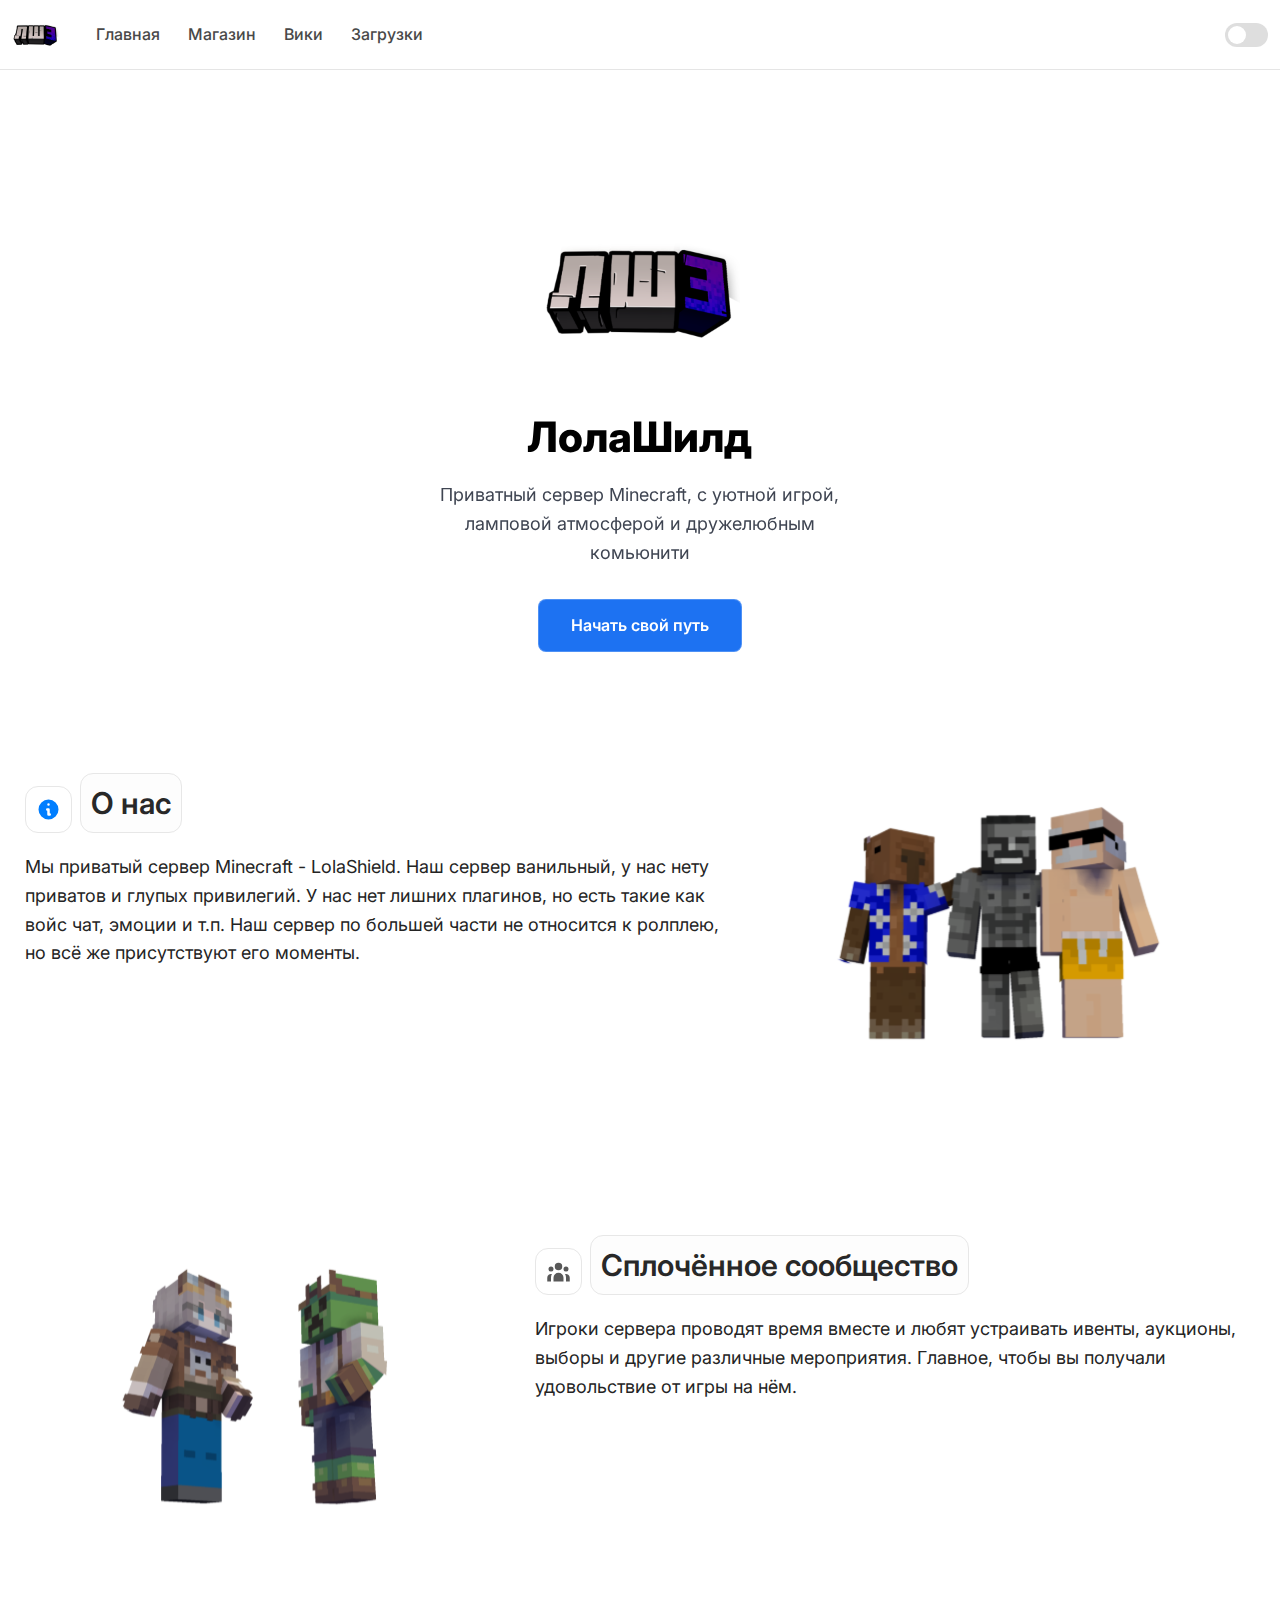
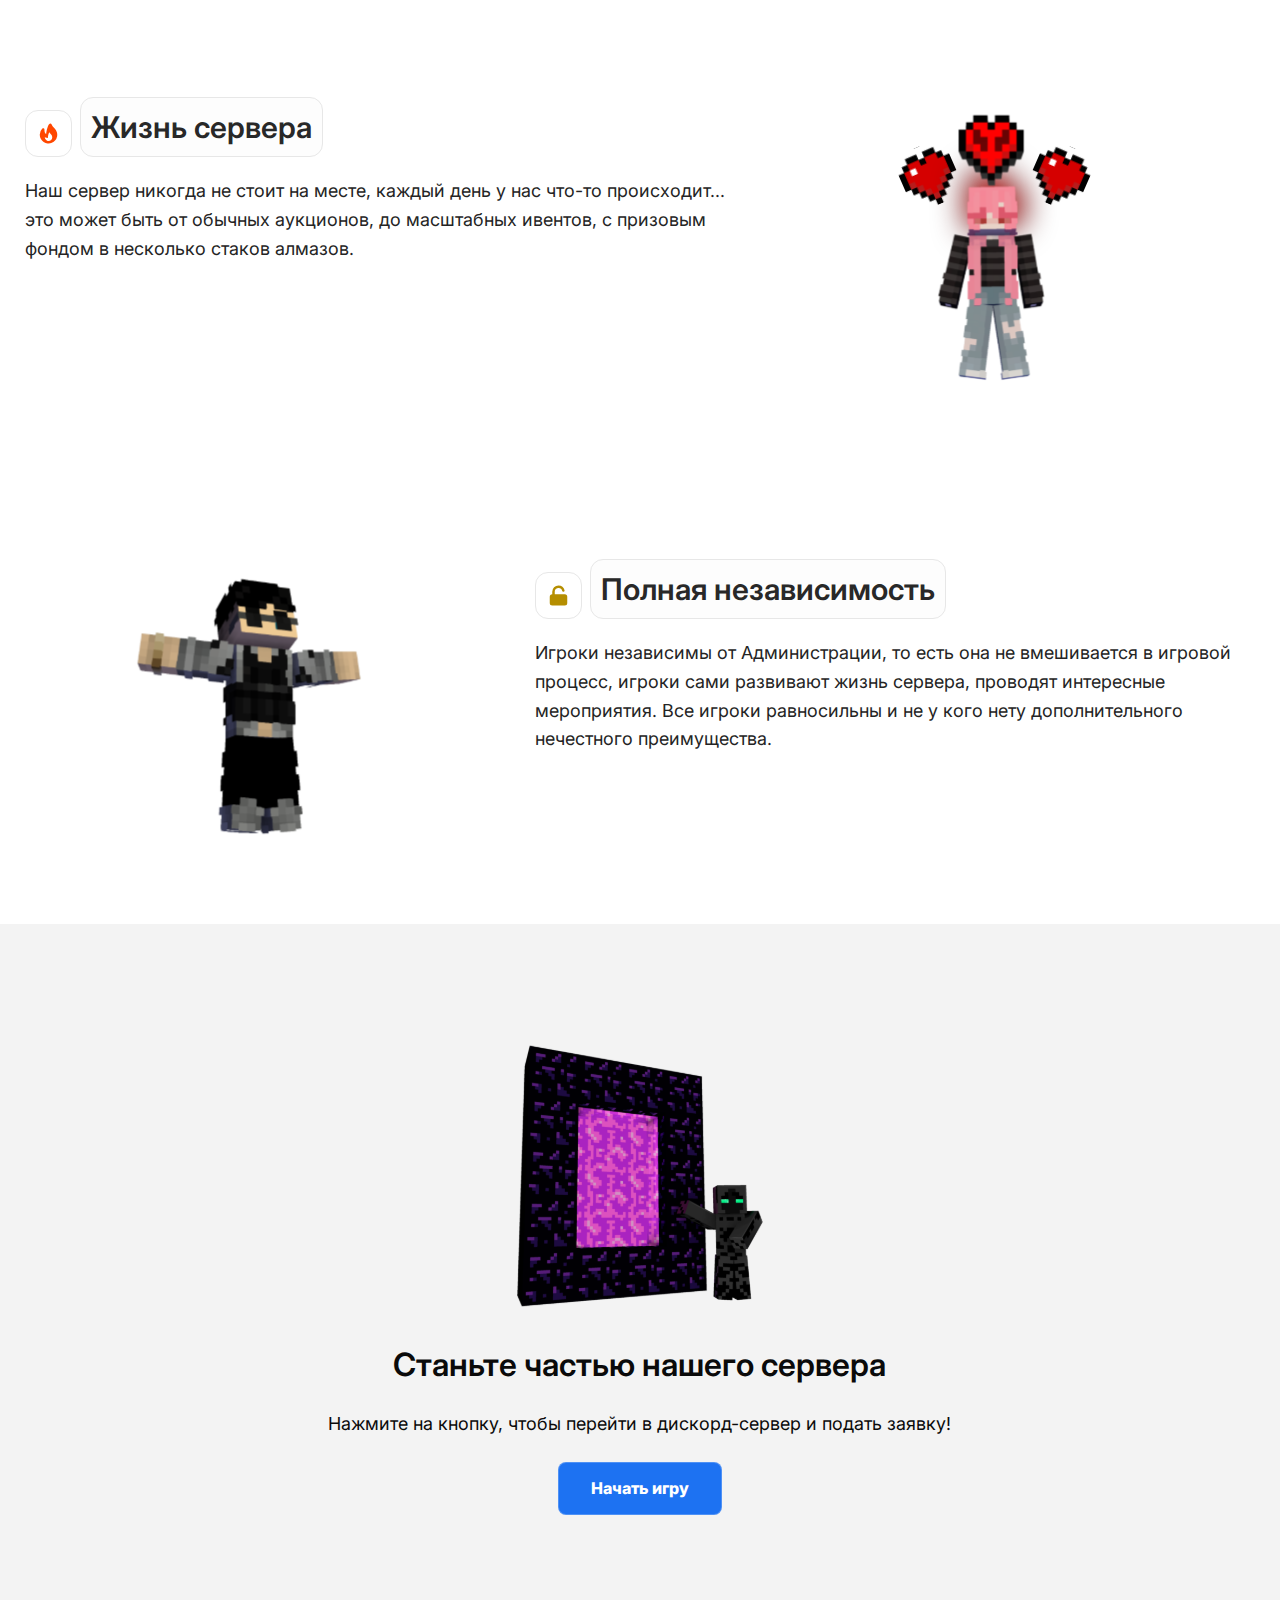
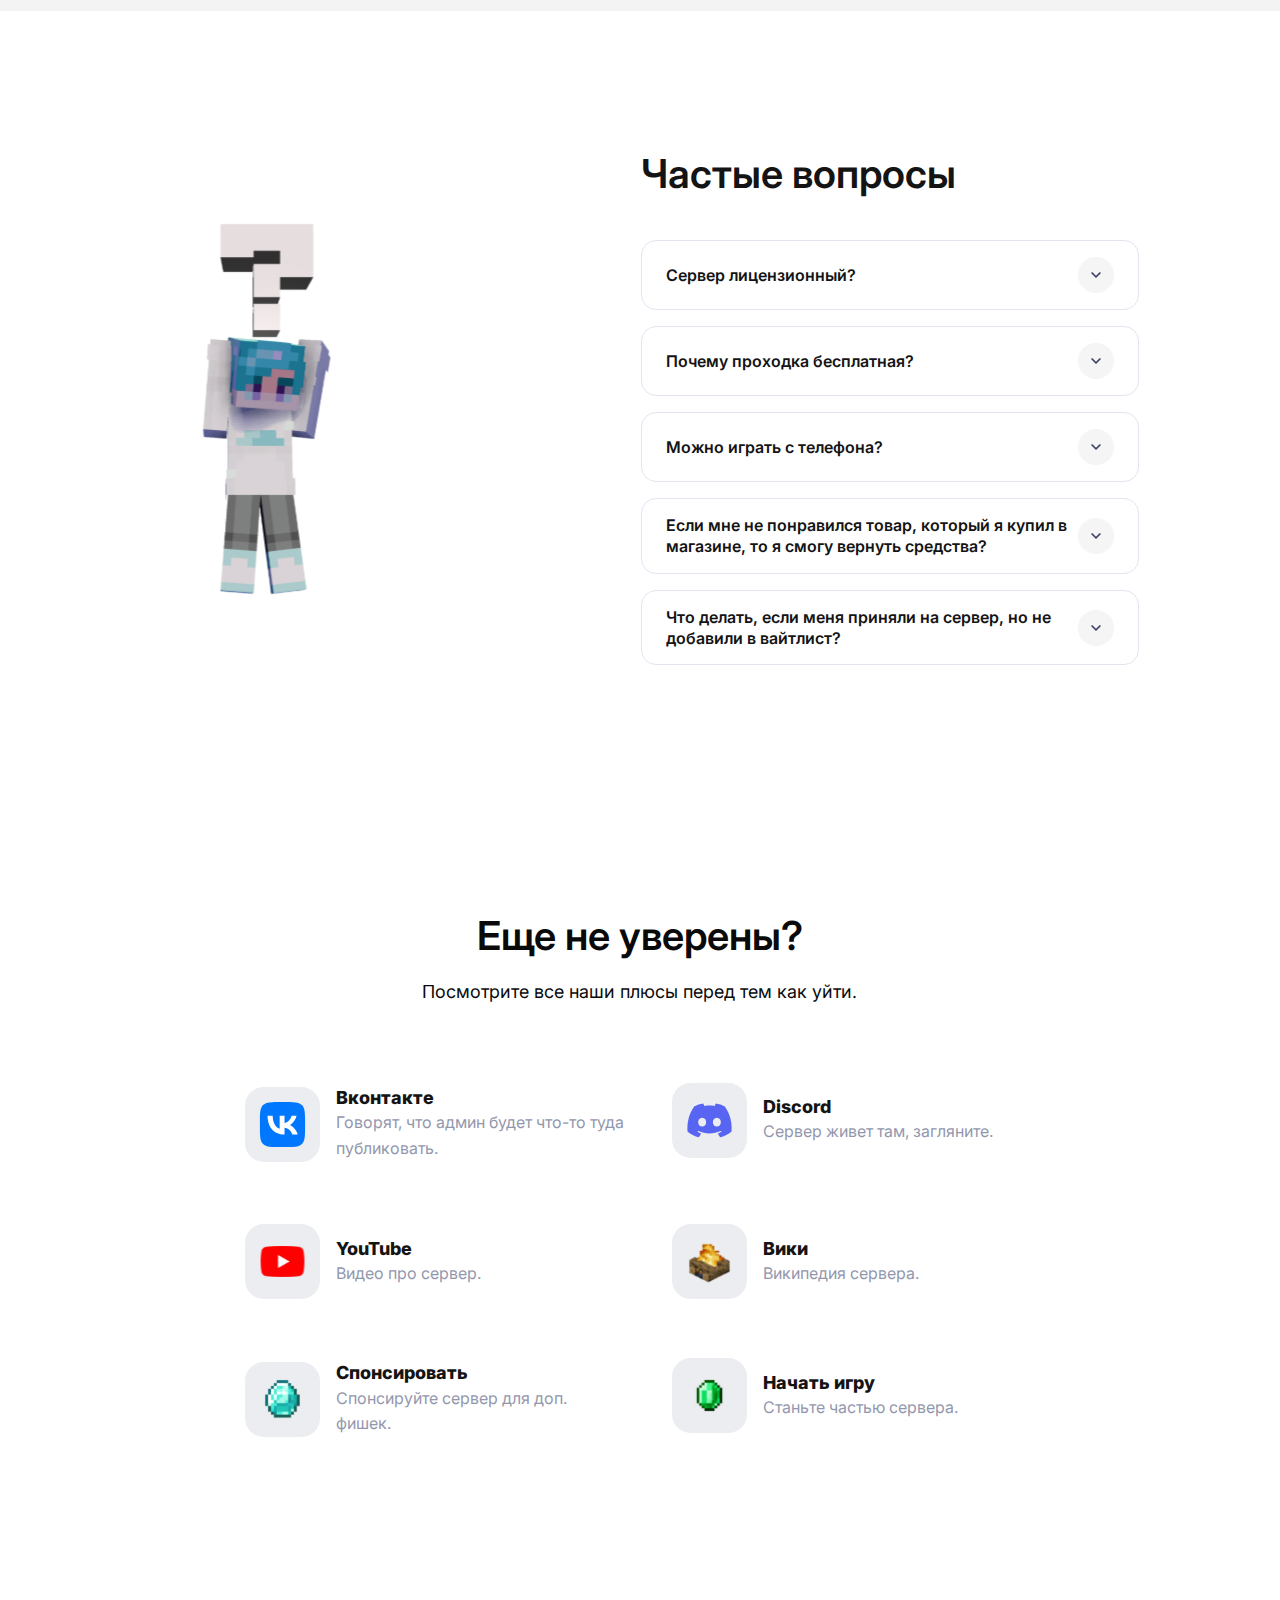
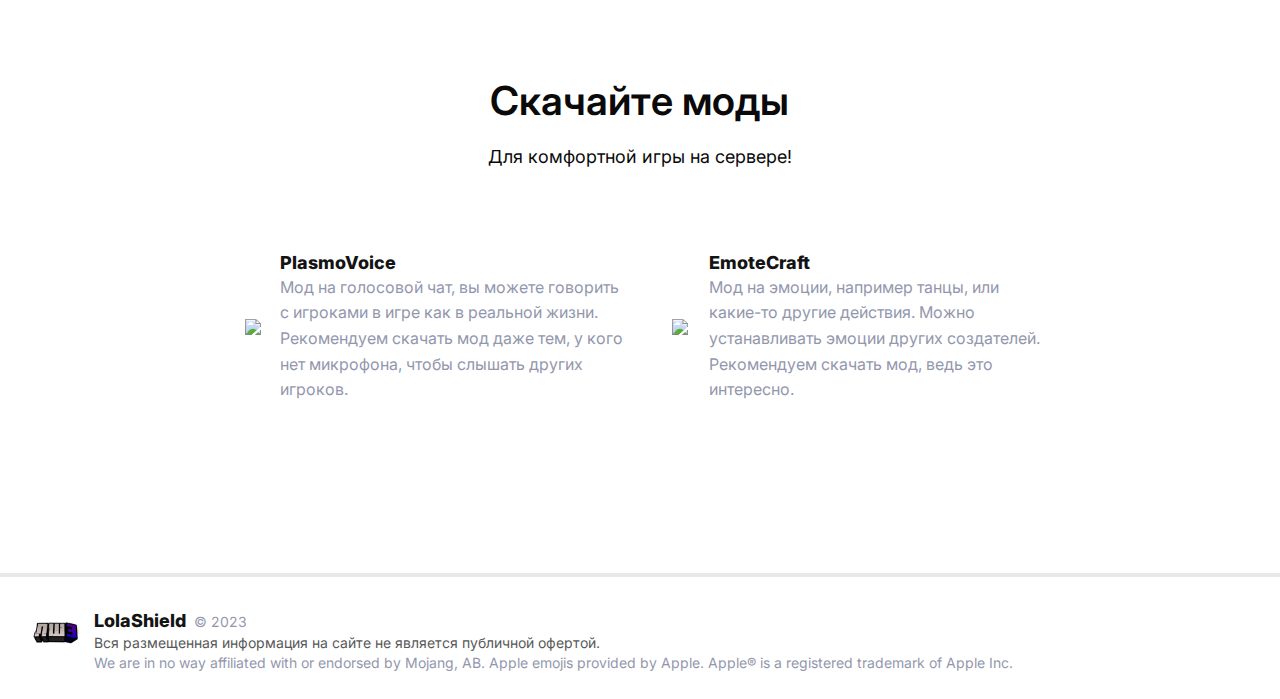
==== index.htm @ 7ab29b1d "Add files via upload" ====
﻿

<!DOCTYPE html>
<html lang="en">
  <head>
    <meta charset="utf-8">
    <title>LolaShield</title>

    <!-- SEO Meta Tags -->
    <meta name="description" content="Mouse - Приватный сервер Minecraft.">
    <meta name="author" content="Mouse">

    <!-- Viewport -->
    <meta name="viewport" content="width=device-width, initial-scale=1">

    <!-- Favicon and Touch Icons -->
    <link rel="apple-touch-icon" sizes="180x180" href="assets/favicon/apple-touch-icon.png">
    <link rel="icon" type="image/png" sizes="32x32" href="assets/favicon/favicon-32x32.png">
    <link rel="icon" type="image/png" sizes="16x16" href="assets/favicon/favicon-16x16.png">
    <link rel="manifest" href="assets/favicon/site.webmanifest">
    <link rel="mask-icon" href="assets/favicon/safari-pinned-tab.svg">
    <link rel="shortcut icon" href="assets/favicon/favicon.ico">
    <meta name="msapplication-TileColor" content="#fff">
    <meta name="msapplication-config" content="assets/favicon/browserconfig.xml">

    <!-- Vendor Styles -->
    <link rel="stylesheet" media="screen" href="assets/vendor/boxicons/css/boxicons.min.css">
    <link rel="stylesheet" media="screen" href="assets/vendor/swiper/swiper-bundle.min.css">

    <!-- Main Theme Styles + Bootstrap -->
    <link rel="stylesheet" href="public/style.css">
    <link rel="stylesheet" href="assets/css/theme.min.css">

    <!-- Page loading styles -->
        <style>
      .page-loading {
        position: fixed;
        top: 0;
        right: 0;
        bottom: 0;
        left: 0;
        width: 100%;
        height: 100%;
        background-color: #fff;
        opacity: 0;
        visibility: hidden;
        z-index: 9999;
      }
      .dark-mode .page-loading {
        background-color: #141414;
      }
      .page-loading.active {
        opacity: 1;
        visibility: visible;
      }
      .page-loading-inner {
        position: absolute;
        top: 50%;
        left: 0;
        width: 100%;
        text-align: center;
        -webkit-transform: translateY(-50%);
        transform: translateY(-50%);
        -webkit-transition: opacity .2s ease-in-out;
        transition: opacity .2s ease-in-out;
        opacity: 0;
      }
      .page-loading.active > .page-loading-inner {
        opacity: 1;
      }
      .page-loading-inner > span {
        display: block;
        font-size: 1rem;
        font-weight: normal;
        color: #9397ad;
      }
      .dark-mode .page-loading-inner > span {
        color: #fff;
        opacity: .6;
      }
      .page-spinner {
        display: inline-block;
        width: 2.75rem;
        height: 2.75rem;
        margin-bottom: .75rem;
        vertical-align: text-bottom;
        border: .15em solid #b4b7c9;
        border-right-color: transparent;
        border-radius: 50%;
        -webkit-animation: spinner .75s linear infinite;
        animation: spinner .75s linear infinite;
      }
      .dark-mode .page-spinner {
        border-color: rgba(255,255,255,.4);
        border-right-color: transparent;
      }
      @-webkit-keyframes spinner {
        100% {
          -webkit-transform: rotate(360deg);
          transform: rotate(360deg);
        }
      }
      @keyframes spinner {
        100% {
          -webkit-transform: rotate(360deg);
          transform: rotate(360deg);
        }
      }
    </style>

    <!-- Theme mode -->
    <script>
      let mode = window.localStorage.getItem('mode'),
          root = document.getElementsByTagName('html')[0];
      if (mode !== undefined && mode === 'dark') {
        root.classList.add('dark-mode');
      } else {
        root.classList.remove('dark-mode');
      }
    </script>

    <!-- Page loading scripts -->
    <script>
      (function () {
        window.onload = function () {
          const preloader = document.querySelector('.page-loading');
          preloader.classList.remove('active');
          setTimeout(function () {
            preloader.remove();
          }, 1000);
        };
      })();
    </script>  
  </head>


  <!-- Body -->
  <body>

    <!-- Page loading spinner -->
    <div class="page-loading active">
      <div class="page-loading-inner">
        <div class="page-spinner"></div><span>Загрузка</span>
      </div>
    </div>
    <main class="page-wrapper">


      <!-- Navbar -->
      <style>

.navbar-icon {

  width:50px;
  height:50px;
  background-color:#e1e1e1;
  display: none;

}

.dark-mode .navbar-icon {

background-color:#181818;
display: none;

}


.nav-line {
  border-bottom: 1px solid #e5e5e5;
}

.dark-mode .nav-line {
  border-bottom: 1px solid #202224;
}

</style>


<header class="navbar navbar-expand-lg navbar-light nav-line">
  <div class="container">
    <a href="index.htm" class="navbar-brand">
      <img src="assets/skyvoxel.png" width="47">
    </a>
    <button class="card navbar-toggler ms-auto navbar-icon order-lg-3" type="button" data-bs-toggle="collapse" data-bs-target="#navbarCollapse2" aria-expanded="false">
      <span class="navbar-toggler-icon" style="margin-left: 9px; display:none;"></span>
    </button>
    <div class="form-check form-switch mode-switch order-lg-2" data-bs-toggle="mode" style="margin-bottom: -3px;margin-left: 30px;">
      <input type="checkbox" class="form-check-input order-1" id="theme-mode">
          </div>
    <nav id="navbarCollapse2" class="collapse navbar-collapse">
      <hr class="d-lg-none mt-3 mb-2">
      <ul class="navbar-nav">
        <li class="nav-item">
          <a href="index.htm" class="nav-link">Главная</a>
        </li>
        <li class="nav-item">
          <a target="_blank" href="https://shop.lolashield.fun/" class="nav-link">Магазин</a>
        </li>
        <li class="nav-item">
          <a target="_blank" href="https://wiki.lolashield.fun/" class="nav-link">Вики</a>
        </li>
        <li class="nav-item">
          <a href="#download" class="nav-link">Загрузки</a>
        </li>
      </ul>
    </nav>
  </div>
</header>

  

      <!-- General Info -->

      <style>

.text-main {

color:#3f4552;

}

.dark-mode .text-main {
  color:#a9a9a9;
}

.text-1 {
  color:#000;
}

.dark-mode .text-1 {
  color:#000;
}

.desc-ver {
  max-width:10rem;
  margin-left: auto;
  margin-right: auto;
}

.img-bg {
  z-index: -1;
}

.font-gradient {
  font-weight: 700;
  font-size: 75px;
  background: linear-gradient(180deg, rgb(0 78 255) 0%, rgba(0,215,255,1) 100%);
  -webkit-background-clip: text;
  -webkit-text-fill-color: transparent;
}


.alertbuy-card {
  background: #d1d1d1;
    padding: 16px;
    border-radius: 12px;
    min-width: 10px;
    margin-top: -20px;
    box-shadow: -2px 7px 14px 1px rgb(0 0 0 / 48%);
    z-index: 1;
}

.alertbuy-card-text {
  color: #000;
  display: flex;
  align-items: center;
  font-weight: 500;
}

.alertbuy-card-button {
  padding: 7px;
    margin-left: 30px;
    border: 1px solid #a5a5a5;
    border-radius: 10px;
    background: #ffffff;
    cursor: pointer;
    transition: 0.1s background-color ease;
}

.alertbuy-card-button:hover {
  background: #cfcfcf;
}

.dark-mode .alertbuy-card {
  background:#323232;
}

.dark-mode .alertbuy-card-text {
  color:#bdbdbd;
}

.dark-mode .alertbuy-card-button {
  border:1px solid #626262;
  background: #4e4e4e;
  color:#c9c9c9;
}

.dark-mode .alertbuy-card-button:hover {
  background: #404040;
  border: 1px solid #464646;
}

.icon-alertcard {
  width: 23px;
  height: 23px;
  color: #484848;
}

.dark-mode .icon-alertcard {
  color: #bdbdbd;
}



.alertinfo-card {
  background: #d1d1d1;
    padding: 16px;
    border-radius: 12px;
    min-width: 10px;
    margin-top: -20px;
}

.alertinfo-card-text {
  color: #000;
  display: flex;
  align-items: center;
  font-weight: 500;
}

.alertinfo-card-button {
  padding: 7px;
    margin-left: 30px;
    border: 1px solid #a5a5a5;
    border-radius: 10px;
    background: #ffffff;
    cursor: pointer;
    transition: 0.1s background-color ease;
}

.alertinfo-card-button:hover {
  background: #cfcfcf;
}

.dark-mode .alertinfo-card {
  background:#262626;
}

.dark-mode .alertinfo-card-text {
  color:#bdbdbd;
}

.dark-mode .alertinfo-card-button {
  border:1px solid #626262;
  background: #4e4e4e;
  color:#c9c9c9;
}

.dark-mode .alertinfo-card-button:hover {
  background: #404040;
  border: 1px solid #464646;
}

.icon-infocard {
  width: 23px;
  height: 23px;
  color: #484848;
}

.dark-mode .icon-infocard {
  color: #bdbdbd;
}

  </style>
<div class="img-bg">

  <div style="backdrop-filter:blur(100px);">
<section class="container d-flex flex-column align-items-center position-relative zindex-5 pt-5">


      <div></div>
        
          <!-- Text -->
          <div class="container pt-4">
            <div class="row justify-content-center text-center">
              <div class="col-xl-8 col-lg-9 col-md-10 py-5">
                <img src="assets/skyvoxel.png" class="mx-auto mb-1" style="width:200px; height:200px;">
                <h1 class="display-6 text-1 mb-3 mt-3">ЛолаШилд</h1>
                <p class="fs-lg text-main" style="max-width: 28rem; margin-left: auto; margin-right: auto; margin-bottom:2rem;">Приватный сервер Minecraft, с уютной игрой, ламповой атмосферой и дружелюбным комьюнити</p>
                                <a href="discord" class="btn btn-primary btn-lg">Начать свой путь</a>
                              </div>
            </div>
          </div>
      </section>
  </div>
                </div>

                

  


      <!-- Server Info -->
      <style>

.border-gray {

border-color:#dbdbdb;
border-width: 3px;

}

.dark-mode .border-gray {
border-color:#505050;
}

.text-main2 {

color:#242424;

}

.dark-mode .text-main2 {

color:#b9b9b9;


}

.info-general {

  display: inline-block;
  margin-bottom: 20px;
  border-radius: 13px;
  border: 1px solid #e7e7e7;
  max-width: 420px;
  word-wrap:break-word;
  background: #fdfdfd;

}

.dark-mode .info-general {
  border: 2px solid #404040;
  background: #1a1a1a;
}

.info-general-image {

  display: inline-block;
  border-radius: 13px;
  border: 1px solid #e7e7e7;
  margin-right: 4px;
  margin-bottom: 5px;

}

.dark-mode .info-general-image {
  border: 2px solid #404040;
}

.info-general-image-w {
  width:45px;
  padding: 10px;
}

.info-general-text {

  padding: 5px 10px 5px 10px;
  font-size: 30px;
  color: #282828;
  font-weight: 600;

}

.dark-mode .info-general-text {
  color:#fff;
}

  </style>


<a name="center"></a>
<section class="container g-4" style="padding:25px; margin-top:3rem;">
    <div class="row">
      <div class="col-md-7">
      <div class="info-general-image">
        <svg xmlns="http://www.w3.org/2000/svg" class="info-general-image-w" style="color:#007eff" viewbox="0 0 20 20" fill="currentColor">
  <path fill-rule="evenodd" d="M18 10a8 8 0 11-16 0 8 8 0 0116 0zm-7-4a1 1 0 11-2 0 1 1 0 012 0zM9 9a1 1 0 000 2v3a1 1 0 001 1h1a1 1 0 100-2v-3a1 1 0 00-1-1H9z" clip-rule="evenodd"></path>
</svg>
      </div>

        <div class="text-left info-general">
        <div class="info-general-text">О нас</div>
        </div>

        <p class="fs-lg text-main2 pb-2 pb-sm-0 mb-4 mb-sm-5">Мы приватый сервер Minecraft - LolaShield. Наш сервер ванильный, у нас нету приватов и глупых привилегий. У нас нет лишних плагинов, но есть такие как войс чат, эмоции и т.п. Наш сервер по большей части не относится к ролплею, но всё же присутствуют его моменты.</p>
      </div>
      <div class="col-md-5 rounded-3" style="width:500px; height:300px;">
      <img class="rounded-3" src="assets/landing/skyvoxel1.svg" style="width:500px; height:300px;">
    </div>
      </div></section>


      <section class="container g-4" style="padding:25px; margin-top:7rem;">
      <div>
    <div class="row">
      <div class="col-md-7 order-md-3" style="margin-left:10px;">

      <div class="info-general-image">
      <svg xmlns="http://www.w3.org/2000/svg" class="info-general-image-w" viewbox="0 0 20 20" fill="currentColor">
  <path d="M13 6a3 3 0 11-6 0 3 3 0 016 0zM18 8a2 2 0 11-4 0 2 2 0 014 0zM14 15a4 4 0 00-8 0v3h8v-3zM6 8a2 2 0 11-4 0 2 2 0 014 0zM16 18v-3a5.972 5.972 0 00-.75-2.906A3.005 3.005 0 0119 15v3h-3zM4.75 12.094A5.973 5.973 0 004 15v3H1v-3a3 3 0 013.75-2.906z"></path>
</svg>
      </div>

      <div class="text-left info-general">
        <div class="info-general-text">Сплочённое сообщество</div>
        </div>

        <p class="fs-lg text-main2 pb-2 pb-sm-0 mb-4 mb-sm-5">Игроки сервера проводят время вместе и любят устраивать ивенты, аукционы, выборы и другие различные мероприятия. Главное, чтобы вы получали удовольствие от игры на нём.</p>
      </div>
      <div class="col-md-5 rounded-3" style="width:500px; height:300px;">
        <img class="rounded-3 rellax" src="assets/landing/skyvoxel2.svg" style="width:500px; height:300px;"> 
    </div>
    </div>
      </div></section>


      <section class="container g-4" style="padding:25px; margin-top:7rem;">
      <div>
    <div class="row">
      <div class="col-md-7">

      <div class="info-general-image">
      <svg xmlns="http://www.w3.org/2000/svg" class="info-general-image-w" style="color:#ff4700;" viewbox="0 0 20 20" fill="currentColor">
  <path fill-rule="evenodd" d="M12.395 2.553a1 1 0 00-1.45-.385c-.345.23-.614.558-.822.88-.214.33-.403.713-.57 1.116-.334.804-.614 1.768-.84 2.734a31.365 31.365 0 00-.613 3.58 2.64 2.64 0 01-.945-1.067c-.328-.68-.398-1.534-.398-2.654A1 1 0 005.05 6.05 6.981 6.981 0 003 11a7 7 0 1011.95-4.95c-.592-.591-.98-.985-1.348-1.467-.363-.476-.724-1.063-1.207-2.03zM12.12 15.12A3 3 0 017 13s.879.5 2.5.5c0-1 .5-4 1.25-4.5.5 1 .786 1.293 1.371 1.879A2.99 2.99 0 0113 13a2.99 2.99 0 01-.879 2.121z" clip-rule="evenodd"></path>
</svg>
      </div>
      <div class="text-left info-general">
        <div class="info-general-text">Жизнь сервера</div>
        </div>

        <p class="fs-lg text-main2 pb-2 pb-sm-0 mb-4 mb-sm-5">Наш сервер никогда не стоит на месте, каждый день у нас что-то происходит... это может быть от обычных аукционов, до масштабных ивентов, с призовым фондом в несколько стаков алмазов.</p>
      </div>
      <div class="col-md-5 rounded-3" style="width:500px; height:300px;">
        <img class="rounded-3" src="assets/landing/skyvoxel3.svg" style="width:500px; height:300px;"> 
    </div>
    </div>
      </div></section>

      <section class="container g-4" style="padding:25px; margin-top:7rem;">
      <div>
    <div class="row">
      <div class="col-md-7 order-md-3" style="margin-left:10px;">

      <div class="info-general-image">
      <svg xmlns="http://www.w3.org/2000/svg" style="color:#b58e00;" class="info-general-image-w" viewbox="0 0 20 20" fill="currentColor">
  <path d="M10 2a5 5 0 00-5 5v2a2 2 0 00-2 2v5a2 2 0 002 2h10a2 2 0 002-2v-5a2 2 0 00-2-2H7V7a3 3 0 015.905-.75 1 1 0 001.937-.5A5.002 5.002 0 0010 2z"></path>
</svg>
      </div>

      <div class="text-left info-general">
        <div class="info-general-text">Полная независимость</div>
        </div>

        <p class="fs-lg text-main2 pb-2 pb-sm-0 mb-4 mb-sm-5">Игроки независимы от Администрации, то есть она не вмешивается в игровой процесс, игроки сами развивают жизнь сервера, проводят интересные мероприятия. Все игроки равносильны и не у кого нету дополнительного нечестного преимущества.</p>
      </div>
      <div class="col-md-5 rounded-3" style="width:500px; height:300px;">
        <img class="rounded-3 rellax" src="assets/landing/skyvoxel4.svg" style="width:500px; height:300px;"> 
    </div>
    </div>
      </div></section>

      <style>

.bga-gray {

  background-color: #f3f3f3;
  color: #fff

}

.dark-mode .bga-gray {

background-color: #1a1a1a;
color: #fff

}

.text-main3 {

color:#0a0a0a;

}

.dark-mode .text-main3 {

color:#b9b9b9;


}

  </style>


<section class="position-relative" style="margin-bottom:20px; margin-top:40px;">
        <div class="position-relative bga-gray zindex-4 pt-lg-3 pt-xl-5">
  
          <!-- Text -->
          <div class="container zindex-5 pt-3 pb-4">
            <div class="row justify-content-center text-center pt-4 pb-sm-2">
              <div class="col-xl-8 col-lg-9 col-md-10" style="padding-top:1rem; padding-bottom:4rem;">

              <img class="rounded-3" src="assets/landing/skyvoxel5.svg" style="width:500px; height:300px;"> 

                <h2 class="text-main3 pb-1 pb-sm-3 mb-2 mt-3" style="font-weight: 600;">Станьте частью нашего сервера</h2>
                <p class="fs-lg text-main3 mb-4" style="max-width: 40rem; margin-left: auto; margin-right: auto;">Нажмите на кнопку, чтобы перейти в дискорд-сервер и подать заявку!</p>
                <a href="discord" class="btn btn-lg btn-primary" style="font-weight:800;">Начать игру</a>
              </div>
            </div>
          </div>

      </div></section>

      <section class="container g-4" style="padding:25px; margin-top:7rem; margin-bottom:100px;">
      <div>
    <div class="row" style="flex-direction: row-reverse;">
      <div class="col-md-5 mx-auto">
        <div class="text-left"><h1 style="font-weight:600; margin-bottom:40px;">Частые вопросы</h1></div>
        <div class="accordion" id="faq">
              <div class="accordion-item border-1 rounded-1 mb-3">
                <h2 class="accordion-header" id="q1-heading">
                  <button class="accordion-button shadow-none rounded-3 collapsed" type="button" data-bs-toggle="collapse" data-bs-target="#q1" aria-expanded="false" aria-controls="q1">
                    Сервер лицензионный?
                  </button>
                </h2>
                <div id="q1" class="accordion-collapse collapse" aria-labelledby="q1-heading" data-bs-parent="#faq" style="">
                  <div class="accordion-body fs-sm pt-0">
                    <p>Нет, на наш сервер можно зайти и с пиратки и с лицензии.</p>
                  </div>
                </div>
              </div>
              <div class="accordion-item border-1 rounded-1 mb-3">
                <h2 class="accordion-header" id="q2-heading">
                  <button class="accordion-button shadow-none rounded-3 collapsed" type="button" data-bs-toggle="collapse" data-bs-target="#q3" aria-expanded="false" aria-controls="q2">
                    Почему проходка бесплатная?
                  </button>
                </h2>
                <div id="q3" class="accordion-collapse collapse" aria-labelledby="q3-heading" data-bs-parent="#faq">
                  <div class="accordion-body fs-sm pt-0">
                  <p>Доступ к нашему серверу абсолютно бесплатный, но мы тщательно следим за игроками и баним гриферов/воров!</p>
                  </div>
                </div>
              </div>
              <div class="accordion-item border-1 rounded-1 mb-3">
                <h2 class="accordion-header" id="q3-heading">
                  <button class="accordion-button shadow-none rounded-3 collapsed" type="button" data-bs-toggle="collapse" data-bs-target="#q4" aria-expanded="false" aria-controls="q3">
                    Можно играть с телефона?
                  </button>
                </h2>
                <div id="q4" class="accordion-collapse collapse" aria-labelledby="q4-heading" data-bs-parent="#faq">
                  <div class="accordion-body fs-sm pt-0">
                  <p>К сожалению из-за многоошибочного патча Geyser на 1.19.2, на сервере пока что можно играть только с Java Edition, или использовать PojavLauncher и его аналоги.</p>
                  </div>
                </div>
              </div>
              <div class="accordion-item border-1 rounded-1 mb-3">
                <h2 class="accordion-header" id="q4-heading">
                  <button class="accordion-button shadow-none rounded-3 collapsed" type="button" data-bs-toggle="collapse" data-bs-target="#q5" aria-expanded="false" aria-controls="q4">
                    Если мне не понравился товар, который я купил в магазине, то я смогу вернуть средства?
                  </button>
                </h2>
                <div id="q5" class="accordion-collapse collapse" aria-labelledby="q5-heading" data-bs-parent="#faq">
                  <div class="accordion-body fs-sm pt-0">
                  <p>Нет, средства за товары мы ни при каком случае не возвращаем. (кроме багов платёжной системы и т.п)</p>
                  </div>
                </div>
              </div>
              <div class="accordion-item border-1 rounded-1">
                <h2 class="accordion-header" id="q5-heading">
                  <button class="accordion-button shadow-none rounded-3 collapsed" type="button" data-bs-toggle="collapse" data-bs-target="#q6" aria-expanded="false" aria-controls="q5">
                    Что делать, если меня приняли на сервер, но не добавили в вайтлист?
                  </button>
                </h2>
                <div id="q6" class="accordion-collapse collapse" aria-labelledby="q6-heading" data-bs-parent="#faq">
                  <div class="accordion-body fs-sm pt-0">
                  <p>Написать в форум под названием "Проблемы", который находится в <a class="text-info" target="_blank" href="discord" style="text-decoration:none;">Discord сервере</a>.</p>
                  </div>
                </div>
              </div>
            </div>
      </div>

      <div class="col-md-5 rounded-3" style="width:500px; height:300px;">
        <img class="rounded-3 zindex-7" src="assets/landing/faq_art.svg" style="width:500px; height:430px; margin-top:50px;"> 
    </div>

    </div>
      </div></section>


<style>

.grid_panel {

  display: grid;
  grid-template-columns: 1fr 1fr;
  grid-gap: 56px;
  gap: 25px;

}

@media only screen and (max-width: 768px) {
    .grid_panel {
        grid-template-columns:1fr;}
}

.panel:hover {

  background: #f9f9f9;
  transition: background-color .15s ease;

}

.dark-mode .panel:hover {

background: #323232;

}


  </style>



      <section class="position-relative">
        <div class="position-relative zindex-4 pt-lg-3 pt-xl-5">
  
          <!-- Text -->
          <div class="container zindex-5 pt-3 pb-4">
            <div class="row justify-content-center text-center pt-4 pb-sm-2">
              <div class="col-xl-8 col-lg-9 col-md-10" style="padding-top:1rem; padding-bottom:4rem;">
                <h1 class="text-main3 mt-3" style="font-weight: 600;">Еще не уверены?</h1>
                <p class="fs-lg text-main3" style="max-width: 40rem; margin-left: auto; margin-right: auto; margin-bottom:60px;">Посмотрите все наши плюсы перед тем как уйти.</p>

<div class="grid_panel">

<a href="https://vk.com/lolashield" class="text-muted" style="text-decoration: none;">
  <div class="col">
  <div class="rounded-2 border-0 panel" style="transition: background-color .15s ease;">
        <div class="pb-3"></div>
        <div class="card-warraper" style="display: flex; align-items: center;">
          <img style="margin-right: 14px;margin-bottom: 18px;margin-left: 20px; " src="assets/landing/vk.svg" width="75">

          <div style="display:auto; flex-direction:column; padding:2px;">
            <h5 class="card-title" style="font-size:18px; margin-bottom: 0px; text-align: left;">Вконтакте</h5>
            <p class="card-info" style="text-align: left;">Говорят, что админ будет что-то туда публиковать.</p>
          </div>
        </div>
  </div>
  </div>
    </a>

    <a href="discord" class="text-muted" style="text-decoration: none;">
  <div class="col">
  <div class="rounded-2 border-0 panel" style="transition: background-color .15s ease;">
        <div class="pb-3"></div>
        <div class="card-warraper" style="display: flex; align-items: center;">
          <img style="margin-right: 14px;margin-bottom: 18px;margin-left: 20px; " src="assets/landing/discord.svg" width="75">

          <div style="display:auto; flex-direction:column; padding:2px;">
            <h5 class="card-title" style="font-size:18px; margin-bottom: 0px; text-align: left;">Discord</h5>
            <p class="card-info" style="text-align: left;">Сервер живет там, загляните.</p>
          </div>
        </div>
  </div>
  </div>
    </a>

    <a href="https://www.youtube.com/@zediban" class="text-muted" style="text-decoration: none;">
  <div class="col">
  <div class="rounded-2 border-0 panel" style="transition: background-color .15s ease;">
        <div class="pb-3"></div>
        <div class="card-warraper" style="display: flex; align-items: center;">
          <img style="margin-right: 14px;margin-bottom: 18px;margin-left: 20px; " src="assets/landing/yt.svg" width="75">

          <div style="display:auto; flex-direction:column; padding:2px;">
            <h5 class="card-title" style="font-size:18px; margin-bottom: 0px; text-align: left;">YouTube</h5>
            <p class="card-info" style="text-align: left;">Видео про сервер.</p>
          </div>
        </div>
  </div>
  </div>
    </a>

    <a target="_blank" href="https://wiki.lolashield.fun/" class="text-muted" style="text-decoration: none;">
  <div class="col">
  <div class="rounded-2 border-0 panel" style="transition: background-color .15s ease;">
        <div class="pb-3"></div>
        <div class="card-warraper" style="display: flex; align-items: center;">
          <img style="margin-right: 14px;margin-bottom: 18px;margin-left: 20px; " src="assets/landing/stats.svg" width="75">

          <div style="display:auto; flex-direction:column; padding:2px;">
            <h5 class="card-title" style="font-size:18px; margin-bottom: 0px; text-align: left;">Вики</h5>
            <p class="card-info" style="text-align: left;">Википедия сервера.<p>
          </div>
        </div>
  </div>
  </div>
    </a>
	

	

    <a target="_blank" href="https://shop.lolashield.fun/" class="text-muted" style="text-decoration: none;">
  <div class="col">
  <div class="rounded-2 border-0 panel" style="transition: background-color .15s ease;">
        <div class="pb-3"></div>
        <div class="card-warraper" style="display: flex; align-items: center;">
          <img style="margin-right: 14px;margin-bottom: 18px;margin-left: 20px; " src="assets/landing/sponsoring.svg" width="75">

          <div style="display:auto; flex-direction:column; padding:2px;">
            <h5 class="card-title" style="font-size:18px; margin-bottom: 0px; text-align: left;">Спонсировать</h5>
            <p class="card-info" style="text-align: left;">Спонсируйте сервер для доп. фишек.</p>
          </div>
        </div>
  </div>
  </div>
    </a>

    <a href="discord" class="text-muted" style="text-decoration: none;">
  <div class="col">
  <div class="rounded-2 border-0 panel" style="transition: background-color .15s ease;">
        <div class="pb-3"></div>
        <div class="card-warraper" style="display: flex; align-items: center;">
          <img style="margin-right: 14px;margin-bottom: 18px;margin-left: 20px; " src="assets/landing/buy.svg" width="75">

          <div style="display:auto; flex-direction:column; padding:2px;">
            <h5 class="card-title" style="font-size:18px; margin-bottom: 0px; text-align: left;">Начать игру</h5>
            <p class="card-info" style="text-align: left;">Станьте частью сервера.</p>
          </div>
        </div>
  </div>
  </div>
    </a>

</div>

              </div>
            </div>
          </div>
          <!-- Mods -->
      </div></section><div id="download">
     <section class="position-relative">
        <div class="position-relative zindex-4 pt-lg-3 pt-xl-5">
  
          <!-- Text -->
          <div class="container zindex-5 pt-3 pb-4">
            <div class="row justify-content-center text-center pt-4 pb-sm-2">
              <div class="col-xl-8 col-lg-9 col-md-10" style="padding-top:1rem; padding-bottom:4rem;">
                <h1 class="text-main3 mt-3" style="font-weight: 600;">Скачайте моды</h1>
                <p class="fs-lg text-main3" style="max-width: 40rem; margin-left: auto; margin-right: auto; margin-bottom:60px;">Для комфортной игры на сервере!</p>

<div class="grid_panel">

<a href="https://modrinth.com/plugin/plasmo-voice" class="text-muted" style="text-decoration: none;">
  <div class="col">
  <div class="rounded-2 border-0 panel" style="transition: background-color .15s ease;">
        <div class="pb-3"></div>
        <div class="card-warraper" style="display: flex; align-items: center;">
          <img style="margin-right: 14px;margin-bottom: 18px;margin-left: 20px; " src="https://i.imgur.com/NWVgZ8y.png" width="75">

          <div style="display:auto; flex-direction:column; padding:2px;">
            <h5 class="card-title" style="font-size:18px; margin-bottom: 0px; text-align: left;">PlasmoVoice</h5>
            <p class="card-info" style="text-align: left;">Мод на голосовой чат, вы можете говорить с игроками в игре как в реальной жизни. Рекомендуем скачать мод даже тем, у кого нет микрофона, чтобы слышать других игроков.</p>
          </div>
        </div>
  </div>
  </div>
    </a>

    <a href="https://modrinth.com/mod/emotecraft" class="text-muted" style="text-decoration: none;">
  <div class="col">
  <div class="rounded-2 border-0 panel" style="transition: background-color .15s ease;">
        <div class="pb-3"></div>
        <div class="card-warraper" style="display: flex; align-items: center;">
          <img style="margin-right: 14px;margin-bottom: 18px;margin-left: 20px; " src="https://cdn-raw.modrinth.com/data/pZ2wrerK/icon.png" width="75">

          <div style="display:auto; flex-direction:column; padding:2px;">
            <h5 class="card-title" style="font-size:18px; margin-bottom: 0px; text-align: left;">EmoteCraft</h5>
            <p class="card-info" style="text-align: left;">Мод на эмоции, например танцы, или какие-то другие действия. Можно устанавливать эмоции других создателей. Рекомендуем скачать мод, ведь это интересно.</p>
          </div>
        </div>
  </div>
  </div>
    </a>


 
      
      <style>

.mobile-menu {
    bottom:0;
    display: none;
    position: fixed;
    width: 100%;
    z-index: 1000;
}

@media only screen and (max-width: 991px) {
    .mobile-menu {
      display: block;
    }
  }

.mobile-menu-inside {
    display:flex;
    -webkit-box-pack: center;
    justify-content: center;
    height: 70px;
    background: #fbfbfb;
    border-top:1px solid #c9c9c9;
}

.dark-mode .mobile-menu-inside {
    background: #222222;
    border-top: 1px solid #343434;
}

.mobile-menu-punkt {
    display: inline-flex;
    -webkit-box-align: center;
    align-items: center;
    -webkit-box-pack:center;
    justify-content: center;
    position: relative;
    box-sizing: border-box;
    -webkit-tap-highlight-color:transparent;
    background-color: transparent;
    outline:0px;
    border:0;
    margin:0;
    user-select:none;
    vertical-align: middle;
    appearance: none;
    text-decoration: none;
    transition: color 250ms cubic-bezier(0.4, 0, 0.2, 1) 0ms, padding-top 250ms cubic-bezier(0.4, 0, 0.2, 1) 0ms;
    padding: 0px 12px;
    max-width: 168px;
    flex-direction: column;
    flex:1 1 0%;
    color:#565252;
    font-weight: 500;
}

.dark-mode .mobile-menu-punkt {
    color:#a1a1a1;
}

.mobile-menu-punkt:hover{
    background: #dfdfdf;
    color:#565252;
}

.dark-mode .mobile-menu-punkt:hover {
    background: #363636;
    color:#b3b3b3;
}

.mobile-menu-punkt-icon {
    width:25px;
    display: inline-block;
    flex-shrink: 0;
}

    </style>


<div class="mobile-menu">
<div class="mobile-menu-inside">
    <a href="store.html" class="mobile-menu-punkt">
    <svg xmlns="http://www.w3.org/2000/svg" class="mobile-menu-punkt-icon" fill="none" viewbox="0 0 24 24" stroke="currentColor" stroke-width="2">
  <path stroke-linecap="round" stroke-linejoin="round" d="M15.75 10.5V6a3.75 3.75 0 10-7.5 0v4.5m11.356-1.993l1.263 12c.07.665-.45 1.243-1.119 1.243H4.25a1.125 1.125 0 01-1.12-1.243l1.264-12A1.125 1.125 0 015.513 7.5h12.974c.576 0 1.059.435 1.119 1.007zM8.625 10.5a.375.375 0 11-.75 0 .375.375 0 01.75 0zm7.5 0a.375.375 0 11-.75 0 .375.375 0 01.75 0z"></path>
</svg>
<span>Магазин</span>
</a>


    <a href="wiki.html" class="mobile-menu-punkt">
    <svg xmlns="http://www.w3.org/2000/svg" class="mobile-menu-punkt-icon" fill="none" viewbox="0 0 24 24" stroke="currentColor" stroke-width="2">
  <path stroke-linecap="round" stroke-linejoin="round" d="M11.25 11.25l.041-.02a.75.75 0 011.063.852l-.708 2.836a.75.75 0 001.063.853l.041-.021M21 12a9 9 0 11-18 0 9 9 0 0118 0zm-9-3.75h.008v.008H12V8.25z"></path>
</svg>
<span>Вики</span>
        </a>

                    
                    <a target="_blank" href="http://65.108.67.25:25575/" class="mobile-menu-punkt">
    <svg xmlns="http://www.w3.org/2000/svg" class="mobile-menu-punkt-icon" fill="none" viewbox="0 0 24 24" stroke="currentColor" stroke-width="2">
  <path stroke-linecap="round" stroke-linejoin="round" d="M9 6.75V15m6-6v8.25m.503 3.498l4.875-2.437c.381-.19.622-.58.622-1.006V4.82c0-.836-.88-1.38-1.628-1.006l-3.869 1.934c-.317.159-.69.159-1.006 0L9.503 3.252a1.125 1.125 0 00-1.006 0L3.622 5.689C3.24 5.88 3 6.27 3 6.695V19.18c0 .836.88 1.38 1.628 1.006l3.869-1.934c.317-.159.69-.159 1.006 0l4.994 2.497c.317.158.69.158 1.006 0z"></path>
</svg>
<span>Карта</span>
</a>
            
</div>

</div> 
    </main>


    <style>

.container-mobilef {}

@media only screen and (max-width: 640px) {
  .container-mobilef {
  padding-bottom: 100px;
    }
  }

  </style>


<footer class="footer pt-5 pb-1 pb-lg-1">
  <hr class="my-1 border border-2 opacity-70">
      <div class="container container-mobilef pt-lg-4">
      <div class="card-warraper" style="display: flex; align-items: center;">
          <img style="margin-right: 14px;margin-bottom: 35px;margin-left: 20px; " src="assets/skyvoxel.png" width="48">
          <div style="display:auto; flex-direction:column;">
            <h5 class="card-title" style="font-size:18px; margin-bottom: -1px !important; margin-top:3px;">LolaShield <span class="fs-sm text-muted ms-1" style="font-weight:400;">© 2023</span></h5>
            <p class="card-info" style="font-size: 14px;margin-top: auto;font-weight: 400;">Вся размещенная информация на сайте не является публичной офертой.</p>
            <p class="card-info text-muted" style="font-size: 14px;margin-top: -22px;font-weight: 400;">We are in no way affiliated with or endorsed by Mojang, AB. Apple emojis provided by Apple. Apple® is a registered trademark of Apple Inc.</p>
            <!-- <p class="card-info text-info" style="font-size: 14px;margin-top: -20px;font-weight: 400;">Контакты</p> -->
          </div>
        </div>
      </div>
    </footer>  


    <!-- Back to top button -->


    <!-- Vendor Scripts -->
    <script src="assets/vendor/bootstrap/dist/js/bootstrap.bundle.min.js"></script>
    <script src="assets/vendor/smooth-scroll/dist/smooth-scroll.polyfills.min.js"></script>
    <script src="assets/vendor/jarallax/dist/jarallax.min.js"></script>
    <script src="assets/vendor/jarallax/dist/jarallax-element.min.js"></script>
    <script src="assets/vendor/swiper/swiper-bundle.min.js"></script>

    <!-- Main Theme Script -->
    <script src="assets/js/theme.min.js"></script>
  </body>
</html>
---- public/style.css ----
@import"https://fonts.googleapis.com/css2?family=Inter:wght@200;300;400;500;600;700&display=swap";.text-gradient-primary {
  background: linear-gradient(to right, #9989F9, #D439F6, #FBB351);
  -webkit-background-clip: text;
  -webkit-text-fill-color: transparent
}


*,
::before,
::after {
  box-sizing: border-box;
  /* 1 */
  border-width: 0;
  /* 2 */
  border-style: solid;
  /* 2 */
  border-color: #e5e7eb;
  /* 2 */
}

::before,
::after {
  --tw-content: '';
}

/*
1. Use a consistent sensible line-height in all browsers.
2. Prevent adjustments of font size after orientation changes in iOS.
3. Use a more readable tab size.
4. Use the user's configured `sans` font-family by default.
*/

html {
  line-height: 1.5;
  /* 1 */
  -webkit-text-size-adjust: 100%;
  /* 2 */
  -moz-tab-size: 4;
  /* 3 */
  -o-tab-size: 4;
     tab-size: 4;
  /* 3 */
  font-family: Inter, sans-serif;
  /* 4 */
}

/*
Reset links to optimize for opt-in styling instead of opt-out.
*/

a {
  color: inherit;
  text-decoration: inherit;
  font-family: Inter, sans-serif;
}

blockquote,
dl,
dd,
figure,
p,
pre {
  margin: 0;
  font-family: Inter, sans-serif;
}

h1,
h2,
h3,
h4,
h5,
h6,
hr {
  margin: 0;
  font-family: Inter,sans-serif;
  font-size: inherit;
  font-weight: inherit;
}

div {
  font-family: Inter,sans-serif;
}
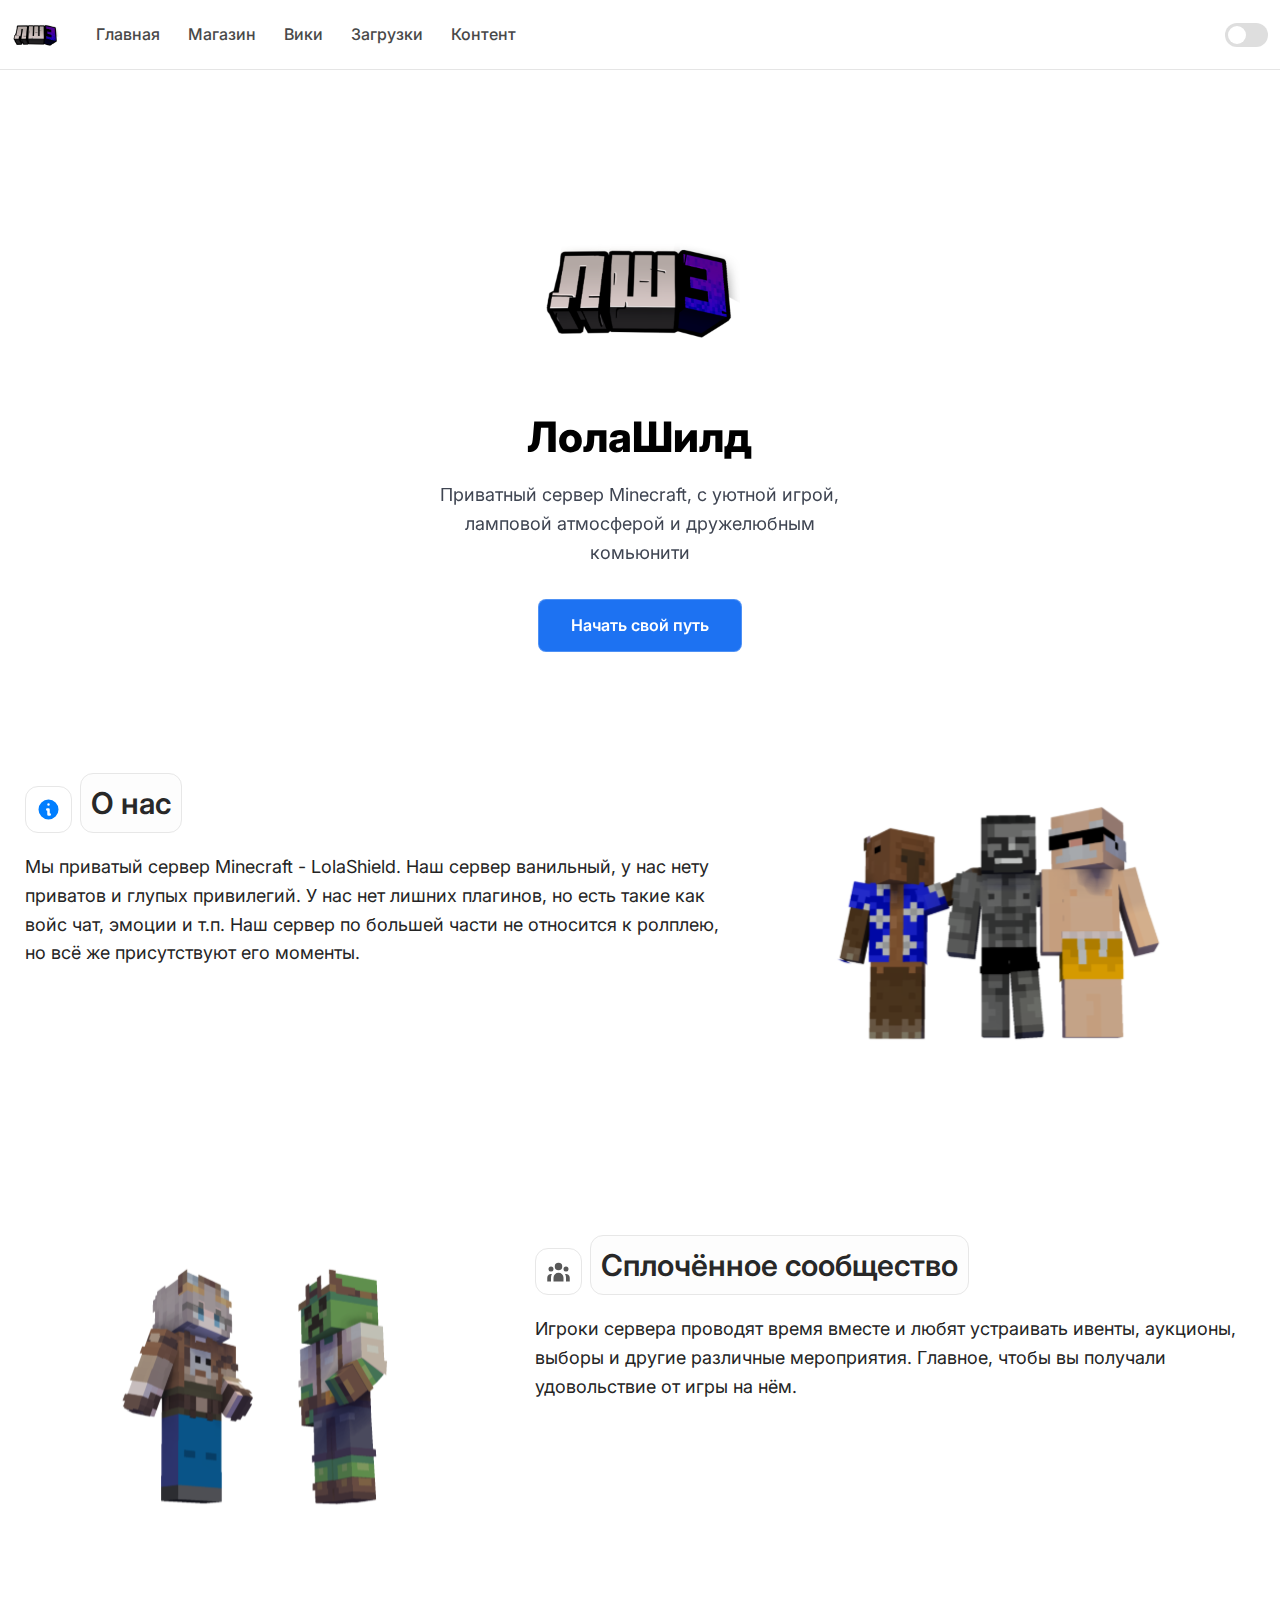
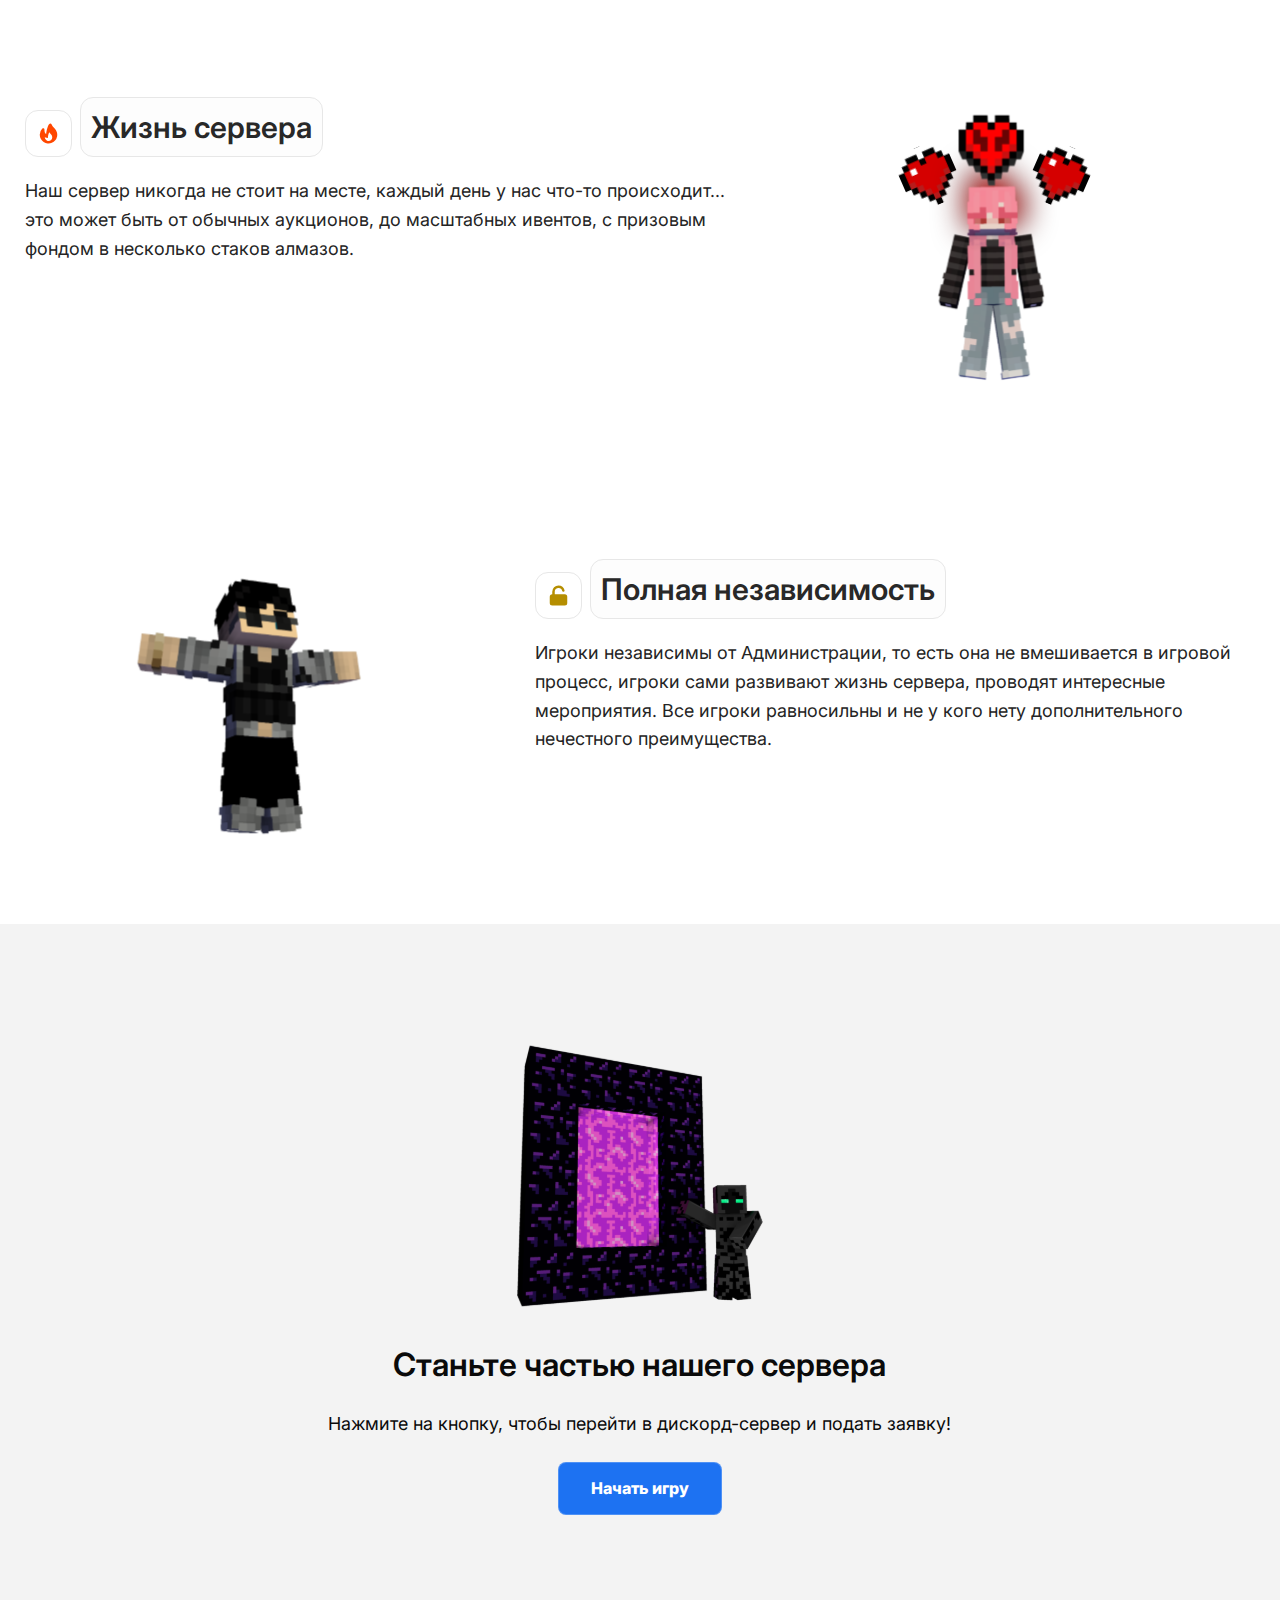
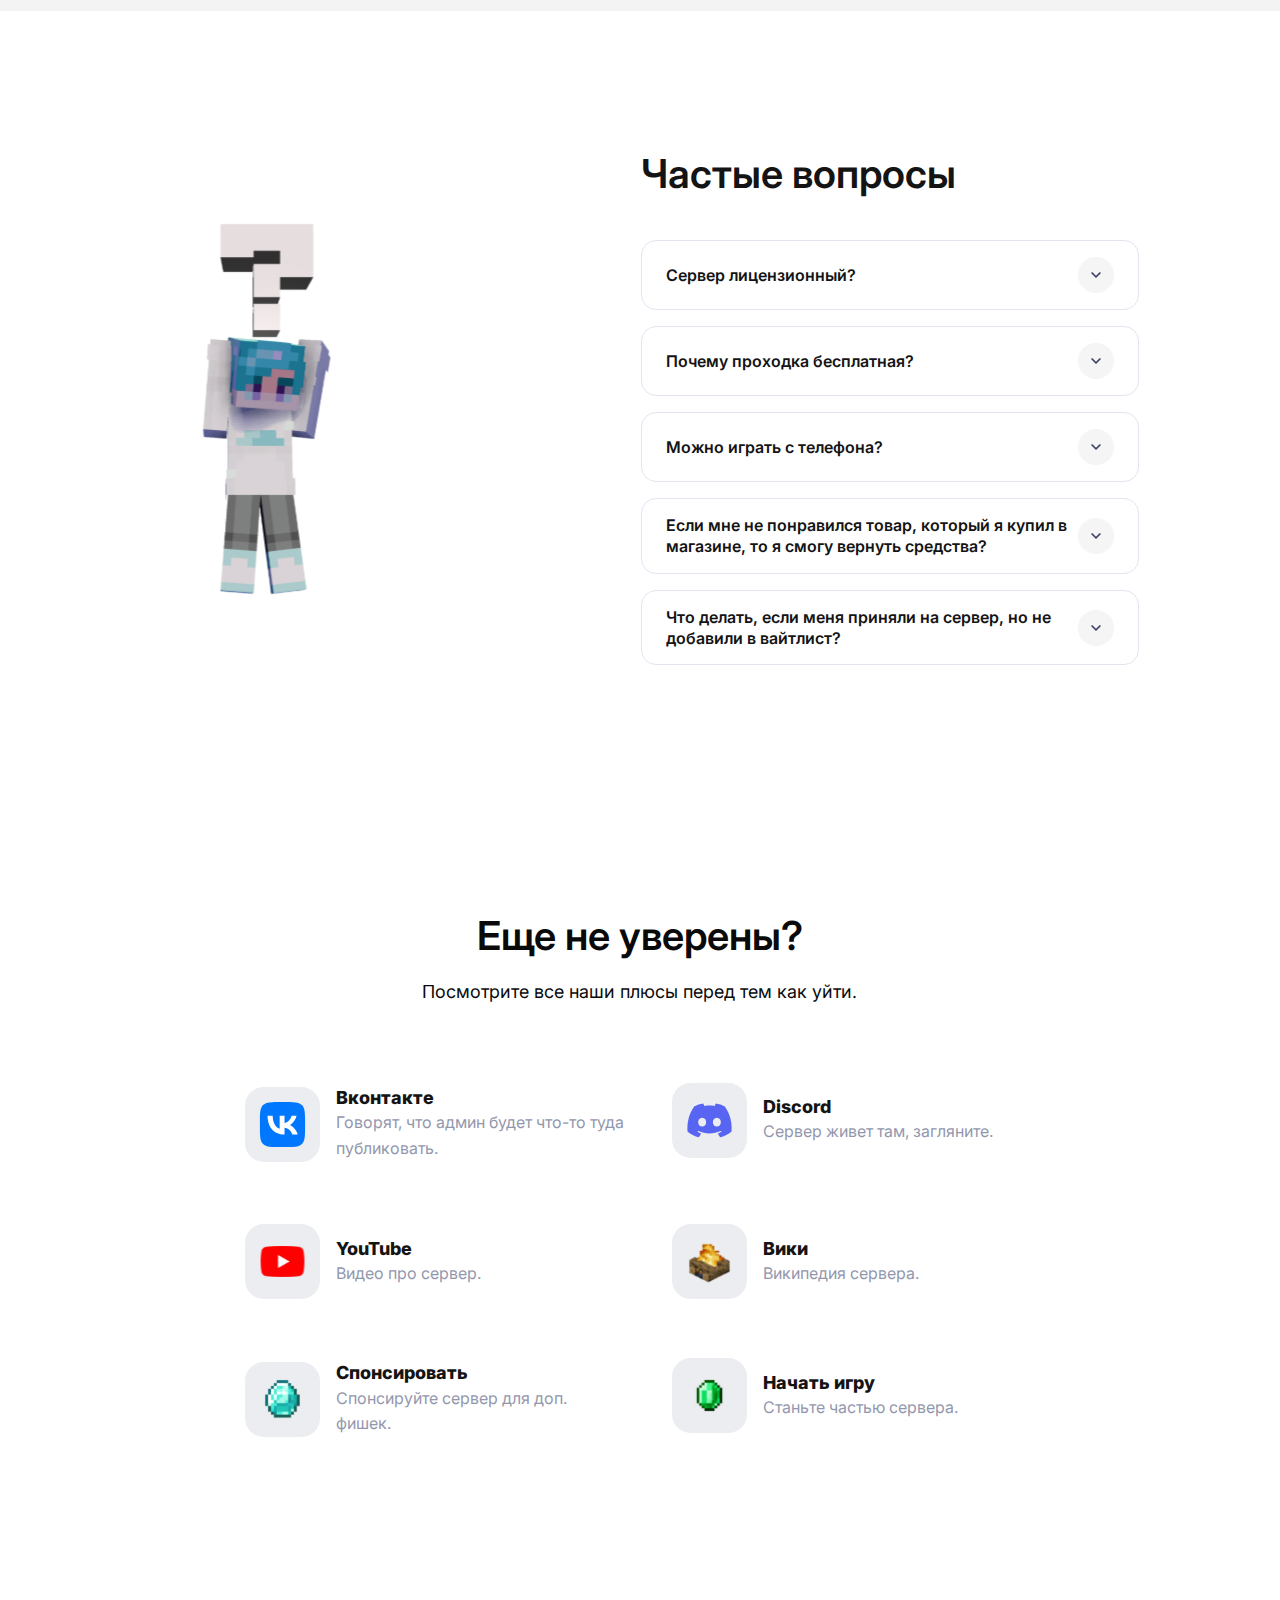
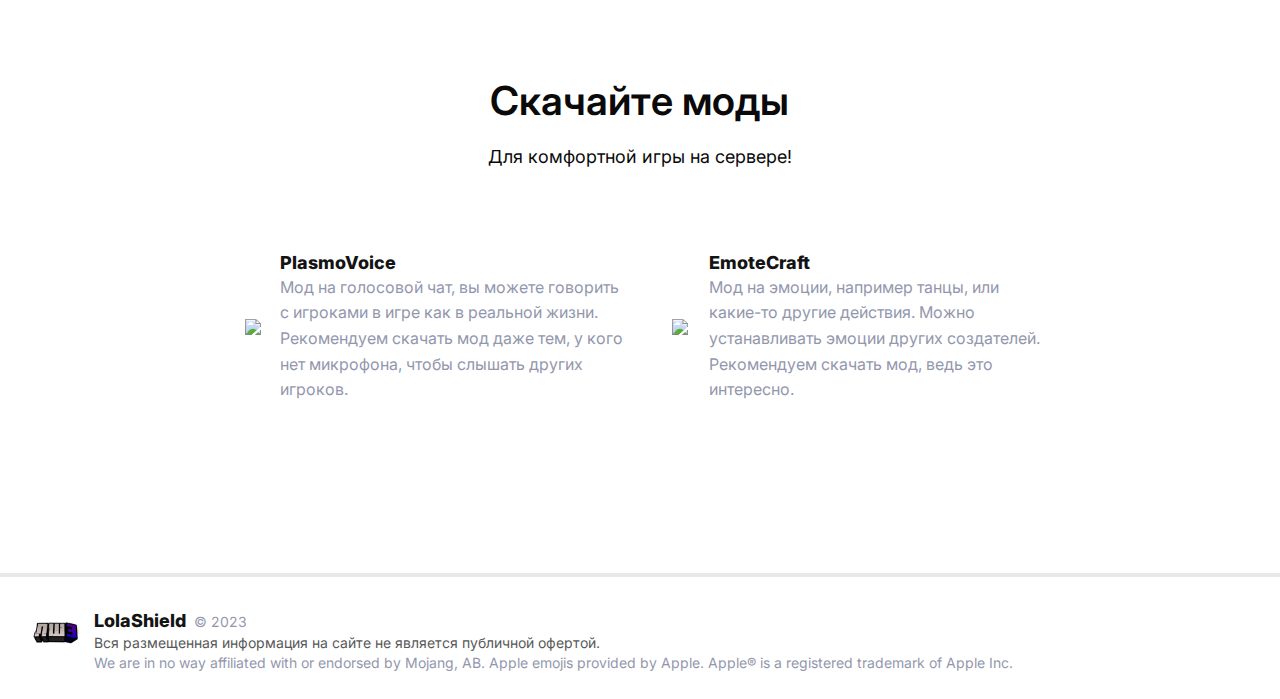
==== commit 7adcd22c: "Update index.htm" ====
--- a/index.htm
+++ b/index.htm
@@ -1,4 +1,4 @@
-﻿
+
 
 <!DOCTYPE html>
 <html lang="en">
@@ -7,8 +7,8 @@
     <title>LolaShield</title>
 
     <!-- SEO Meta Tags -->
-    <meta name="description" content="Mouse - Приватный сервер Minecraft.">
-    <meta name="author" content="Mouse">
+    <meta name="description" content="LolaShield - Приватный сервер Minecraft.">
+    <meta name="author" content="zediksafk">
 
     <!-- Viewport -->
     <meta name="viewport" content="width=device-width, initial-scale=1">
@@ -17,9 +17,9 @@
     <link rel="apple-touch-icon" sizes="180x180" href="assets/favicon/apple-touch-icon.png">
     <link rel="icon" type="image/png" sizes="32x32" href="assets/favicon/favicon-32x32.png">
     <link rel="icon" type="image/png" sizes="16x16" href="assets/favicon/favicon-16x16.png">
-    <link rel="manifest" href="assets/favicon/site.webmanifest">
-    <link rel="mask-icon" href="assets/favicon/safari-pinned-tab.svg">
-    <link rel="shortcut icon" href="assets/favicon/favicon.ico">
+    <link rel="manifest" href="assets/favicon/apple-touch-icon.png">
+    <link rel="mask-icon" href="assets/favicon/apple-touch-icon.png">
+    <link rel="shortcut icon" href="assets/favicon/apple-touch-icon.png">
     <meta name="msapplication-TileColor" content="#fff">
     <meta name="msapplication-config" content="assets/favicon/browserconfig.xml">
 
@@ -202,6 +202,8 @@
         </li>
         <li class="nav-item">
           <a href="#download" class="nav-link">Загрузки</a>
+        <li class="nav-item">
+          <a href="content" class="nav-link">Контент</a>
         </li>
       </ul>
     </nav>
@@ -978,7 +980,7 @@
 
 <div class="mobile-menu">
 <div class="mobile-menu-inside">
-    <a href="store.html" class="mobile-menu-punkt">
+    <a href="https://shop.lolashield.fun" class="mobile-menu-punkt">
     <svg xmlns="http://www.w3.org/2000/svg" class="mobile-menu-punkt-icon" fill="none" viewbox="0 0 24 24" stroke="currentColor" stroke-width="2">
   <path stroke-linecap="round" stroke-linejoin="round" d="M15.75 10.5V6a3.75 3.75 0 10-7.5 0v4.5m11.356-1.993l1.263 12c.07.665-.45 1.243-1.119 1.243H4.25a1.125 1.125 0 01-1.12-1.243l1.264-12A1.125 1.125 0 015.513 7.5h12.974c.576 0 1.059.435 1.119 1.007zM8.625 10.5a.375.375 0 11-.75 0 .375.375 0 01.75 0zm7.5 0a.375.375 0 11-.75 0 .375.375 0 01.75 0z"></path>
 </svg>
@@ -986,7 +988,7 @@
 </a>
 
 
-    <a href="wiki.html" class="mobile-menu-punkt">
+    <a href="https://wiki.lolashield.fun" class="mobile-menu-punkt">
     <svg xmlns="http://www.w3.org/2000/svg" class="mobile-menu-punkt-icon" fill="none" viewbox="0 0 24 24" stroke="currentColor" stroke-width="2">
   <path stroke-linecap="round" stroke-linejoin="round" d="M11.25 11.25l.041-.02a.75.75 0 011.063.852l-.708 2.836a.75.75 0 001.063.853l.041-.021M21 12a9 9 0 11-18 0 9 9 0 0118 0zm-9-3.75h.008v.008H12V8.25z"></path>
 </svg>
@@ -994,11 +996,11 @@
         </a>
 
                     
-                    <a target="_blank" href="http://65.108.67.25:25575/" class="mobile-menu-punkt">
+                    <a href="#download" class="mobile-menu-punkt">
     <svg xmlns="http://www.w3.org/2000/svg" class="mobile-menu-punkt-icon" fill="none" viewbox="0 0 24 24" stroke="currentColor" stroke-width="2">
   <path stroke-linecap="round" stroke-linejoin="round" d="M9 6.75V15m6-6v8.25m.503 3.498l4.875-2.437c.381-.19.622-.58.622-1.006V4.82c0-.836-.88-1.38-1.628-1.006l-3.869 1.934c-.317.159-.69.159-1.006 0L9.503 3.252a1.125 1.125 0 00-1.006 0L3.622 5.689C3.24 5.88 3 6.27 3 6.695V19.18c0 .836.88 1.38 1.628 1.006l3.869-1.934c.317-.159.69-.159 1.006 0l4.994 2.497c.317.158.69.158 1.006 0z"></path>
 </svg>
-<span>Карта</span>
+<span>Загрузки</span>
 </a>
             
 </div>
@@ -1049,4 +1051,4 @@
     <!-- Main Theme Script -->
     <script src="assets/js/theme.min.js"></script>
   </body>
-</html>+</html>
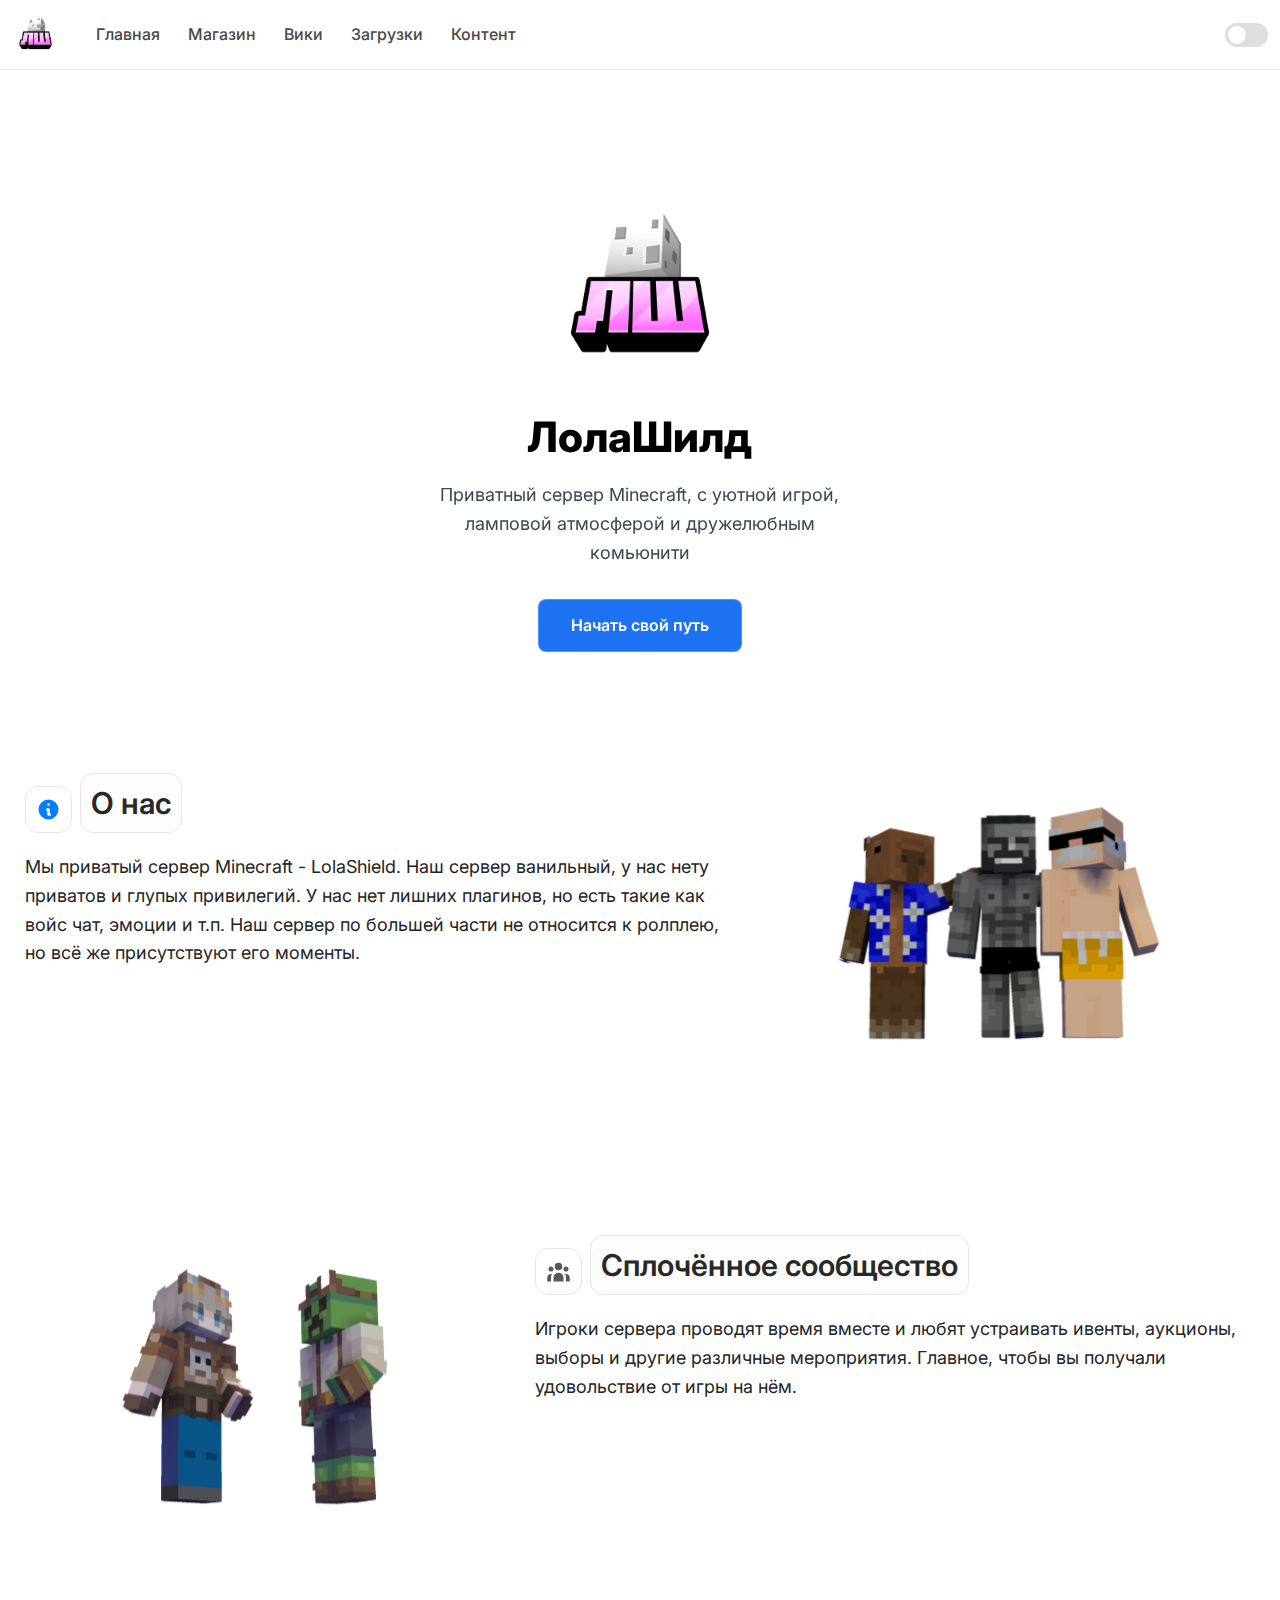
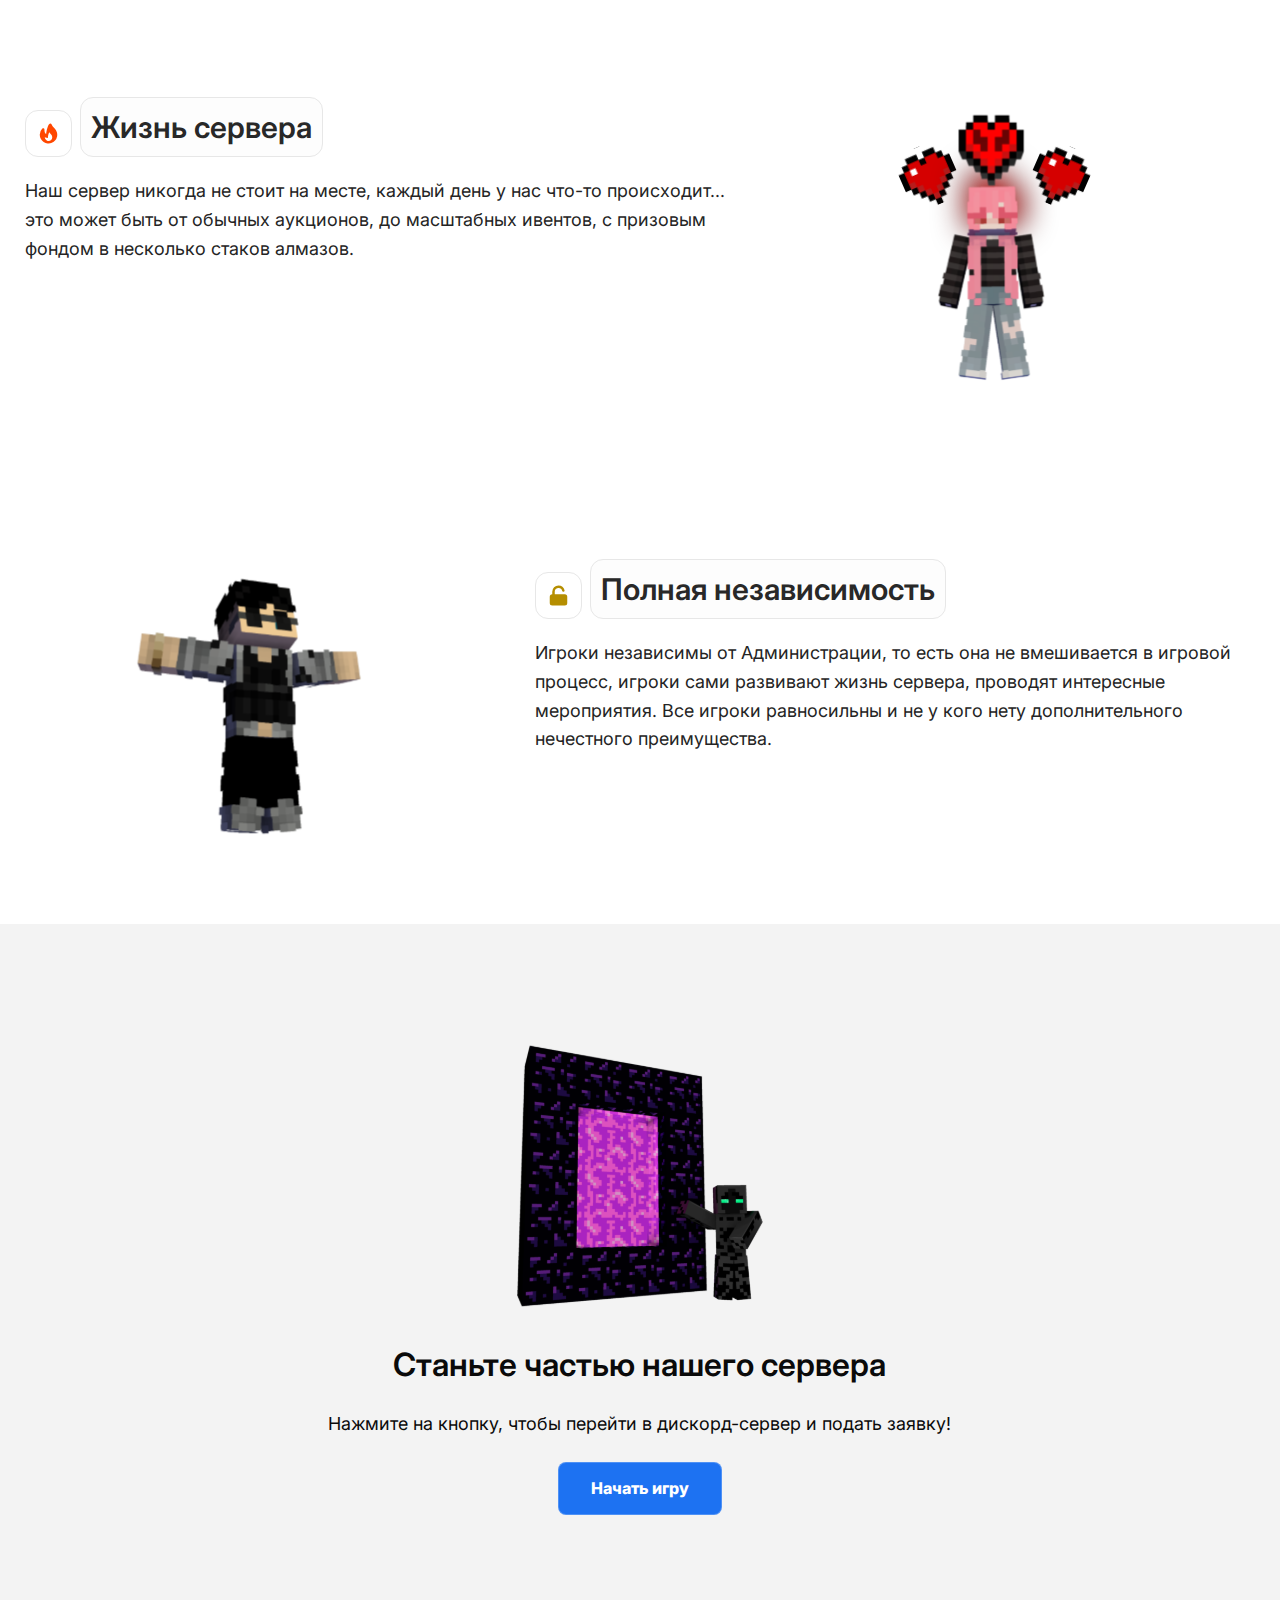
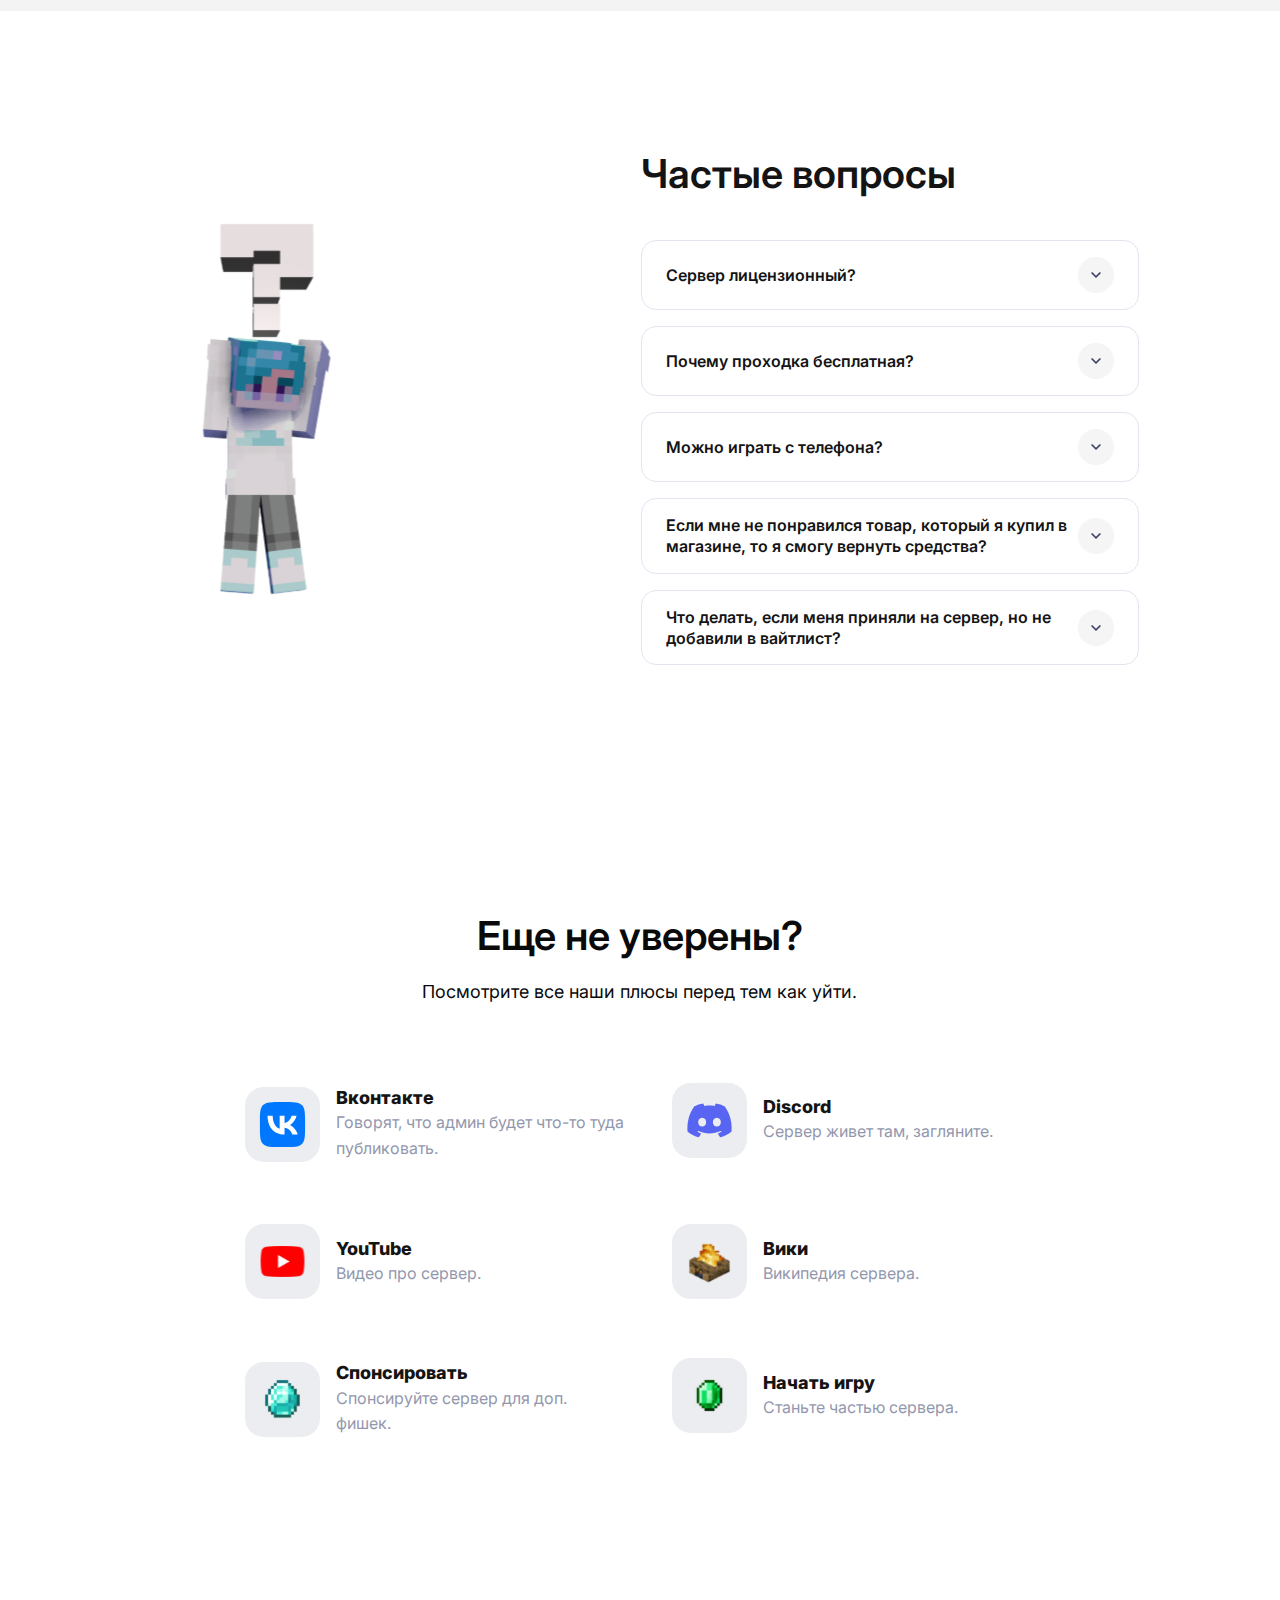
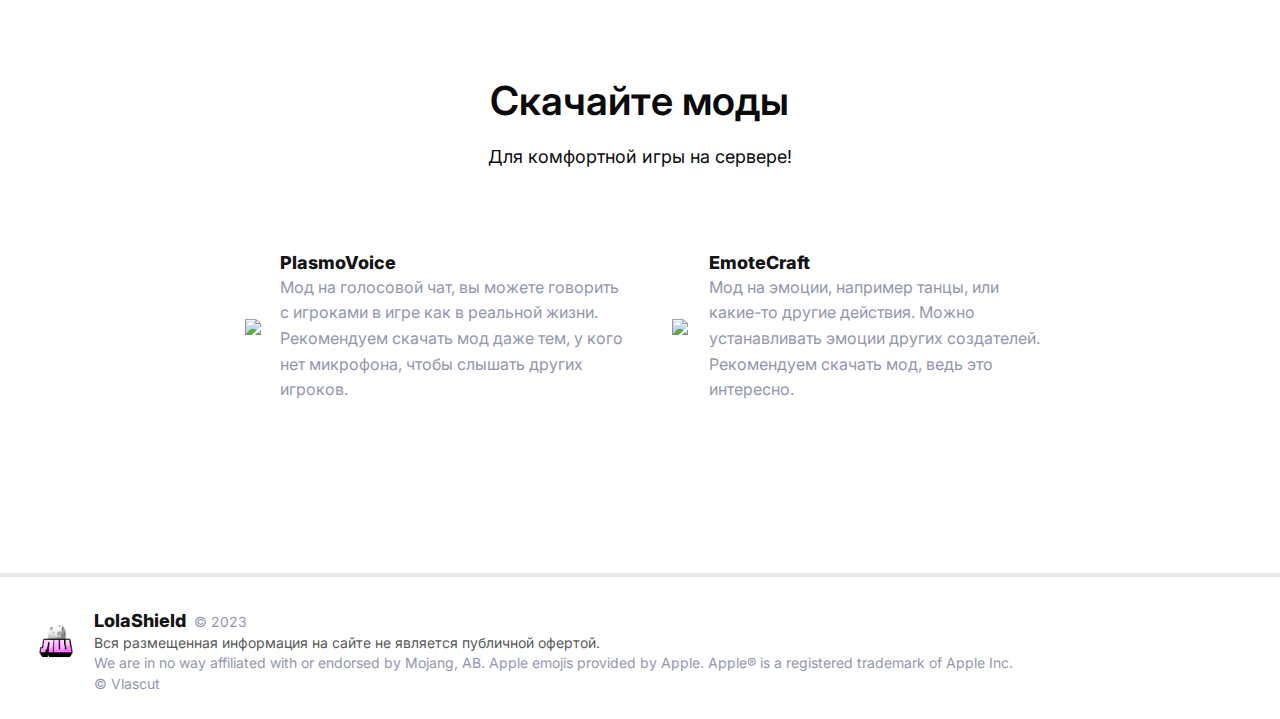
==== commit e5658185: "Update index.htm" ====
--- a/index.htm
+++ b/index.htm
@@ -1031,6 +1031,7 @@
             <h5 class="card-title" style="font-size:18px; margin-bottom: -1px !important; margin-top:3px;">LolaShield <span class="fs-sm text-muted ms-1" style="font-weight:400;">© 2023</span></h5>
             <p class="card-info" style="font-size: 14px;margin-top: auto;font-weight: 400;">Вся размещенная информация на сайте не является публичной офертой.</p>
             <p class="card-info text-muted" style="font-size: 14px;margin-top: -22px;font-weight: 400;">We are in no way affiliated with or endorsed by Mojang, AB. Apple emojis provided by Apple. Apple® is a registered trademark of Apple Inc.</p>
+		              <p class="card-info text-muted" style="font-size: 14px;margin-top: -22px;font-weight: 400;">© Vlascut</p>
             <!-- <p class="card-info text-info" style="font-size: 14px;margin-top: -20px;font-weight: 400;">Контакты</p> -->
           </div>
         </div>
